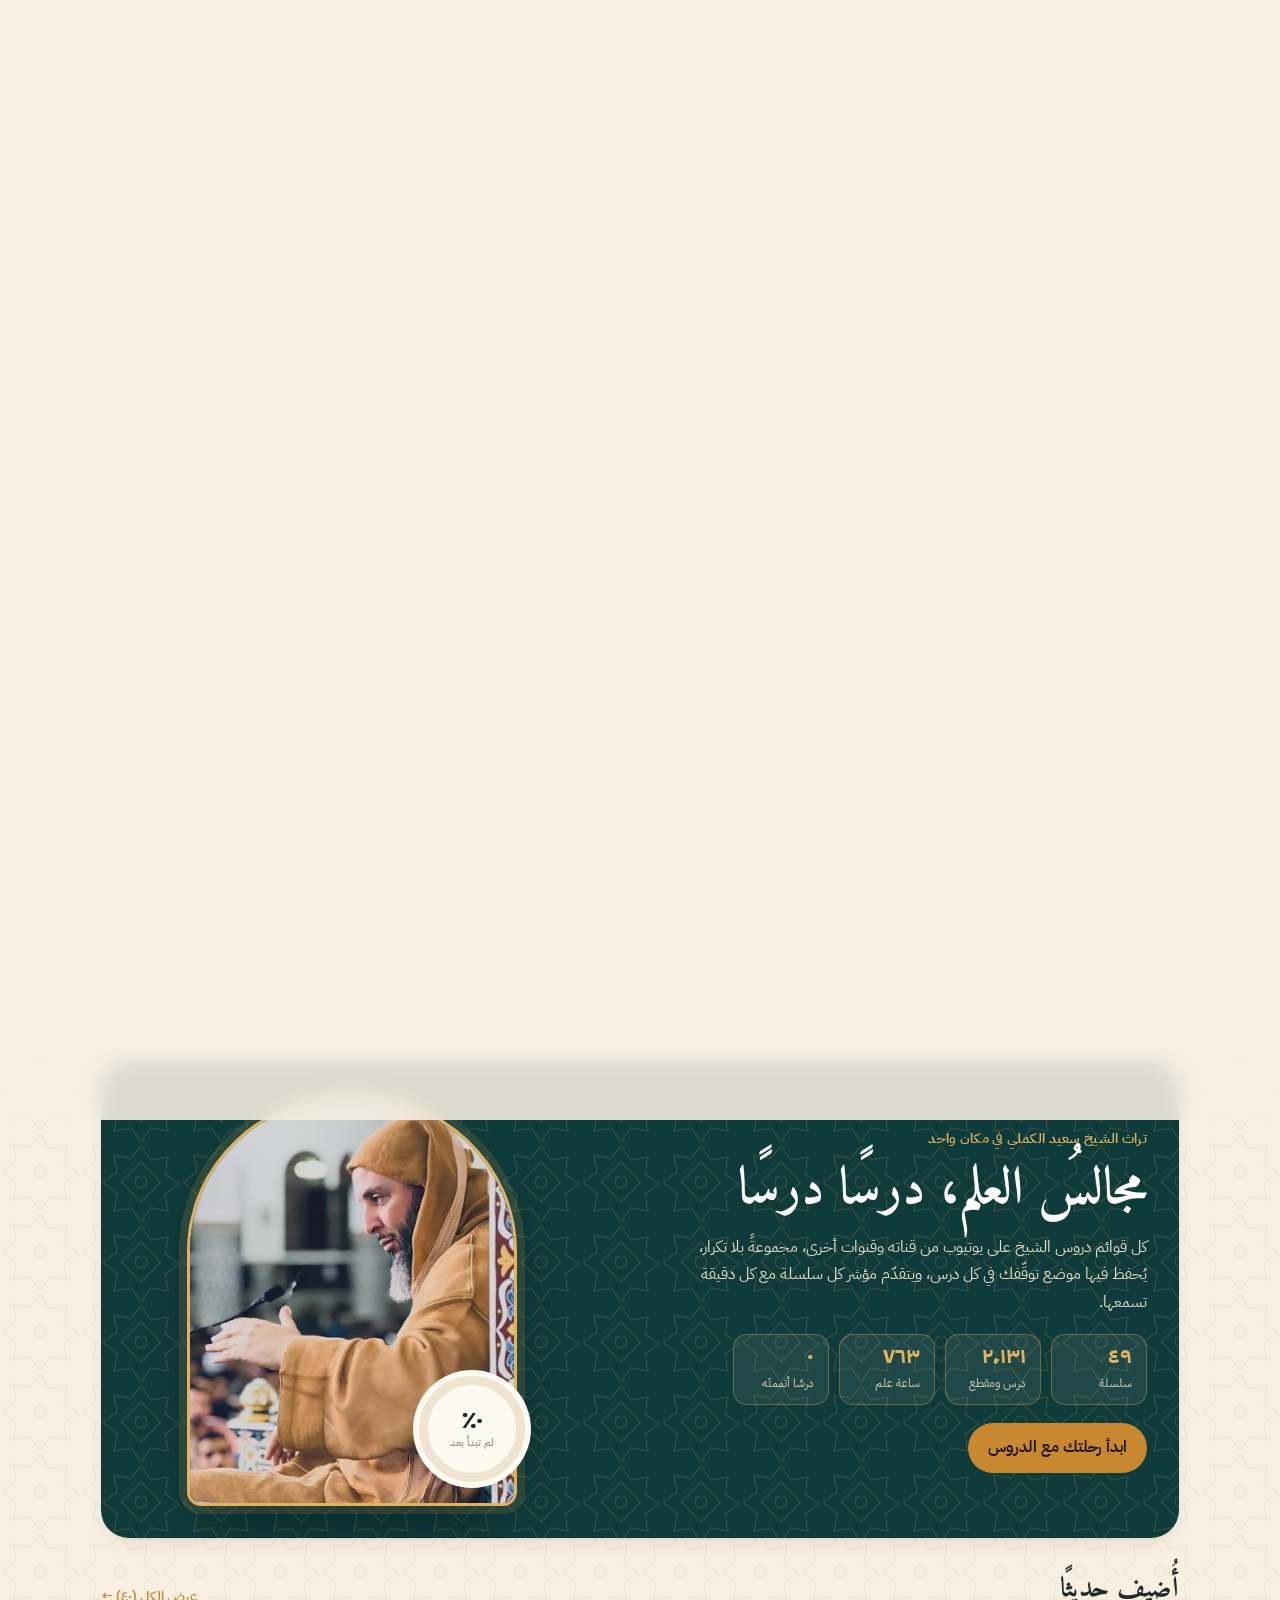
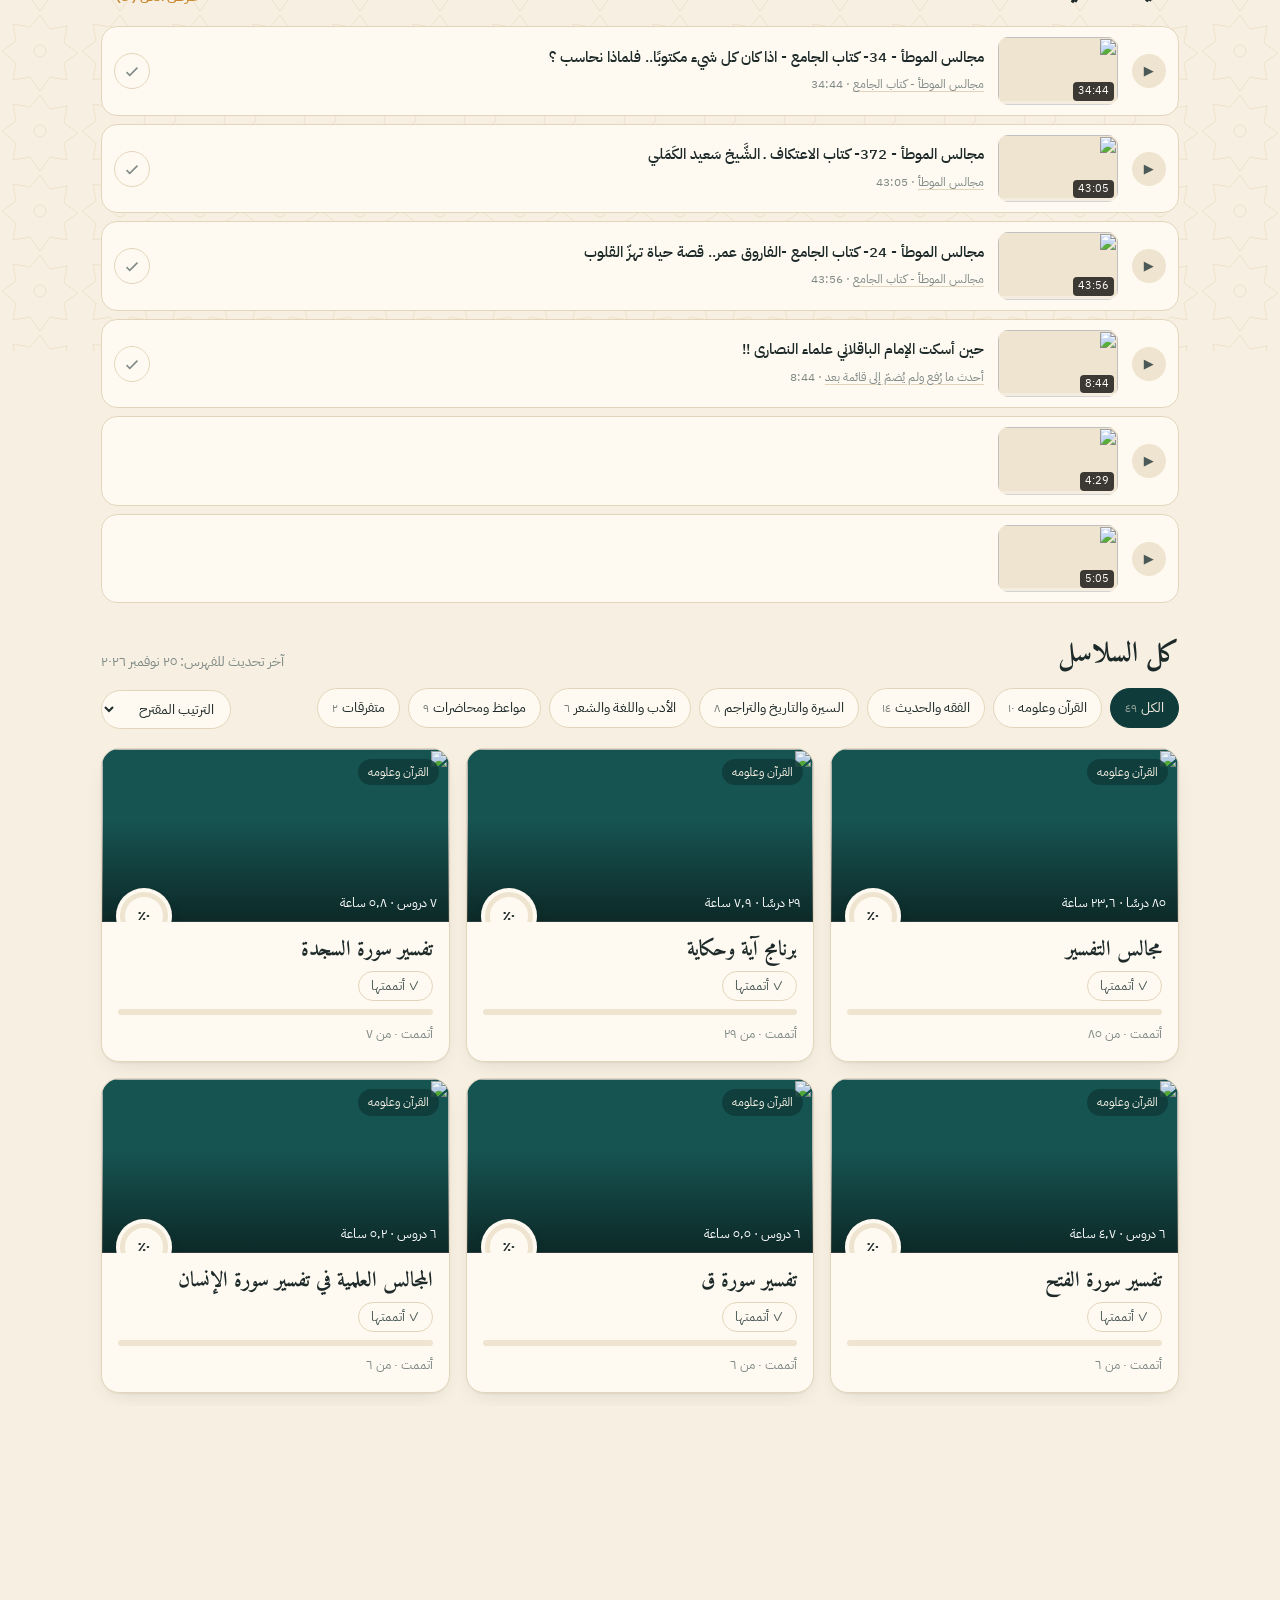
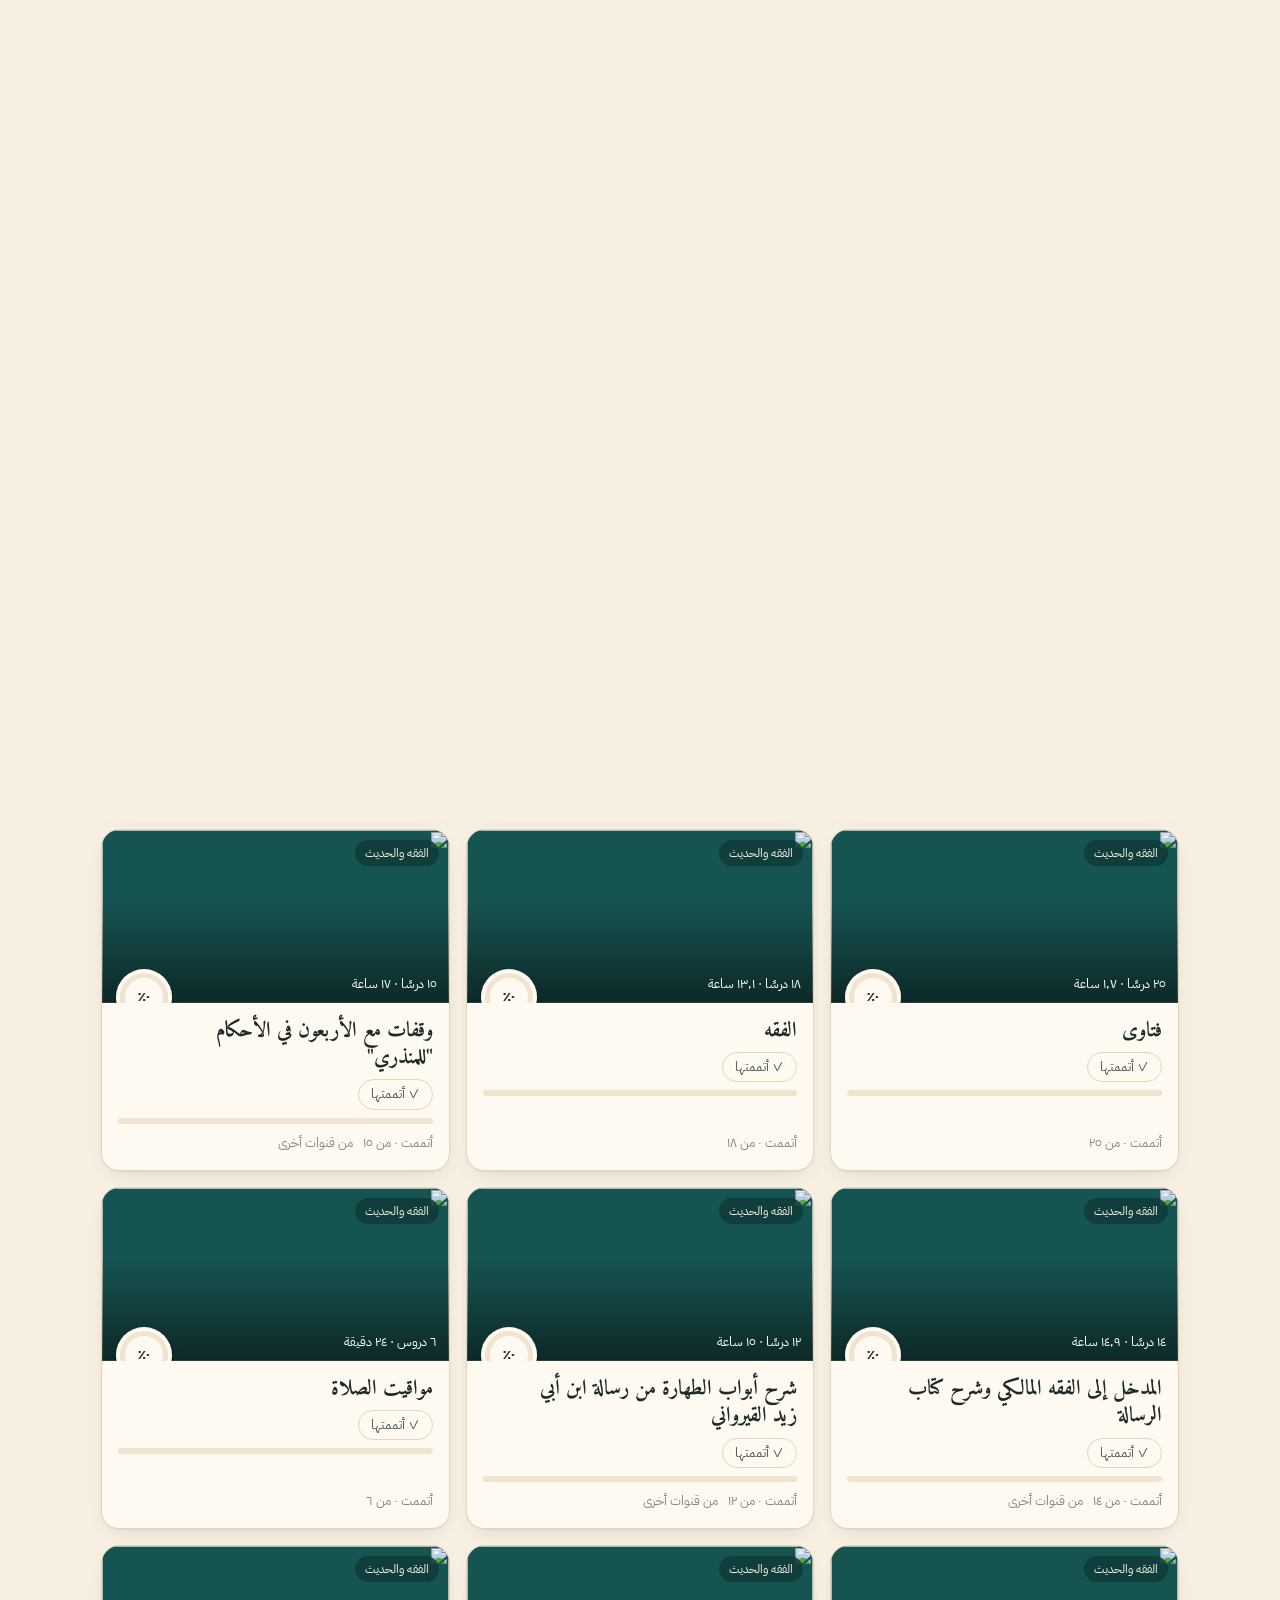
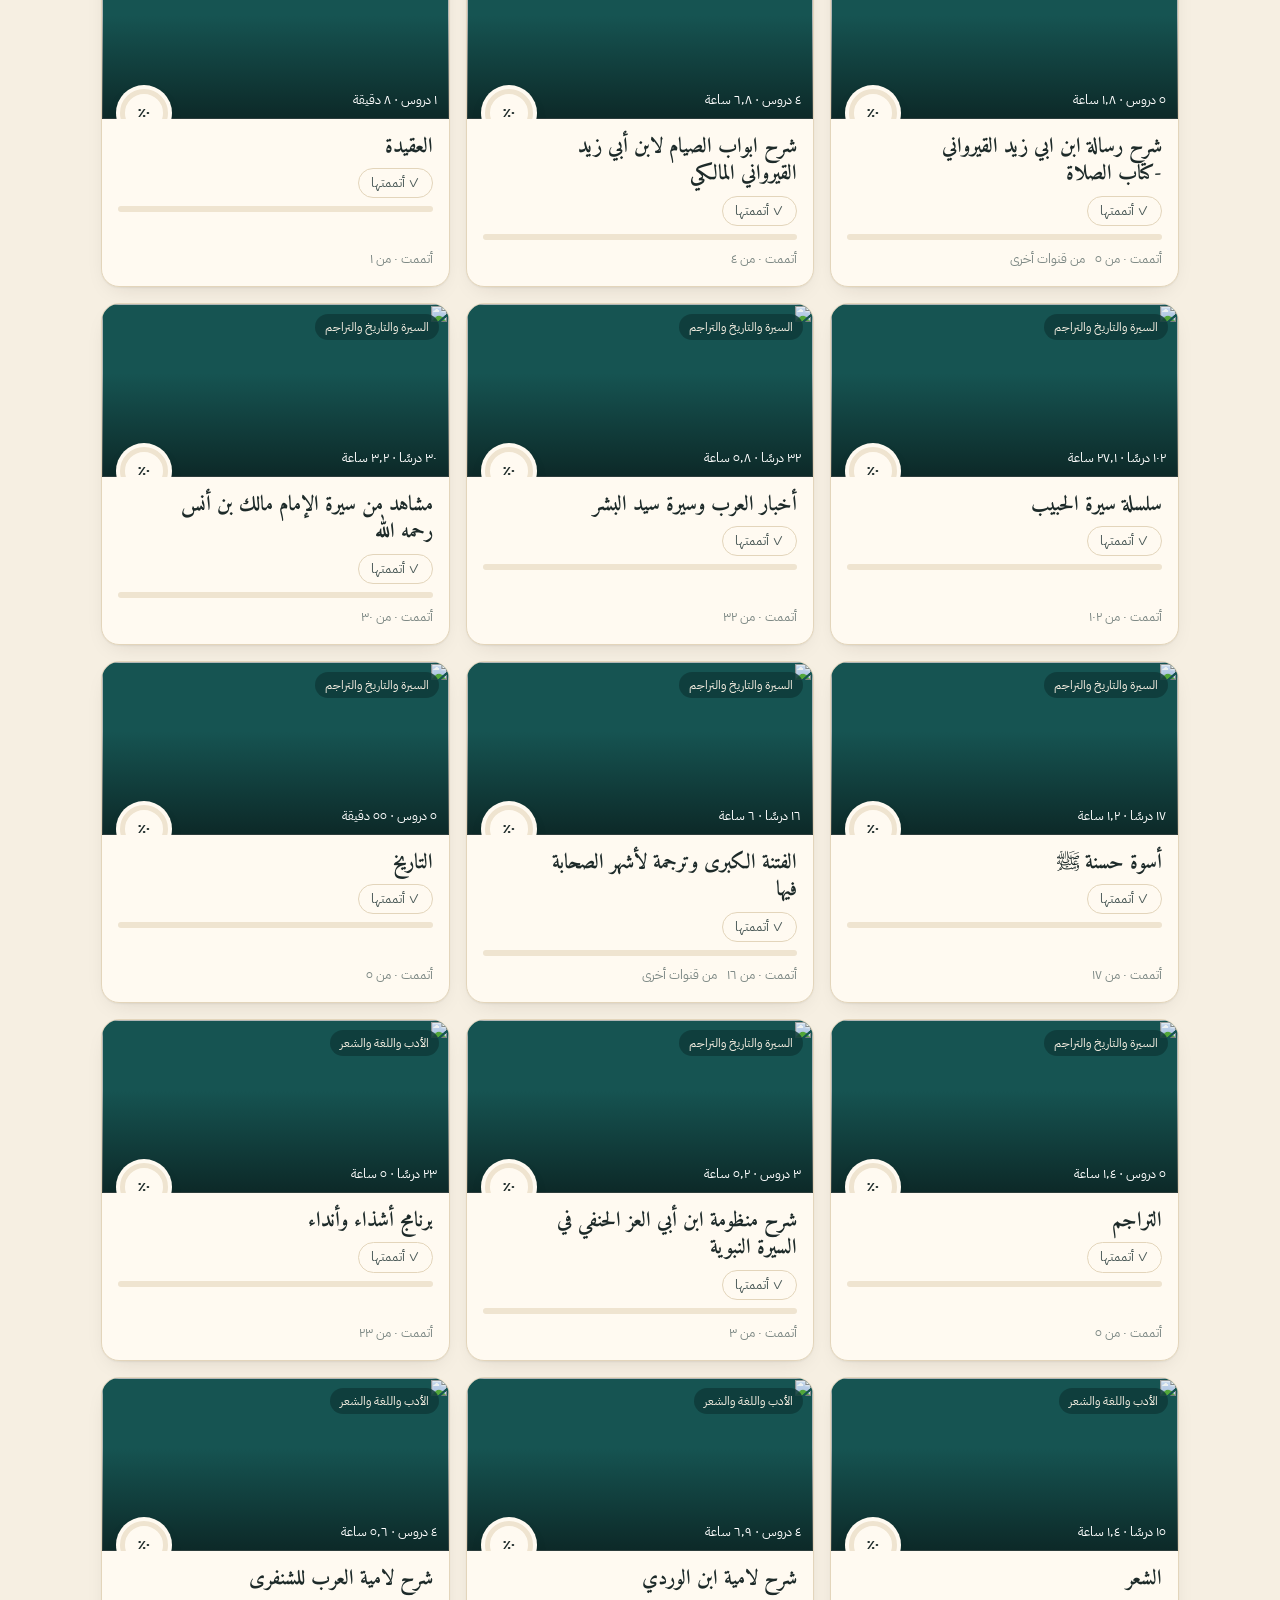
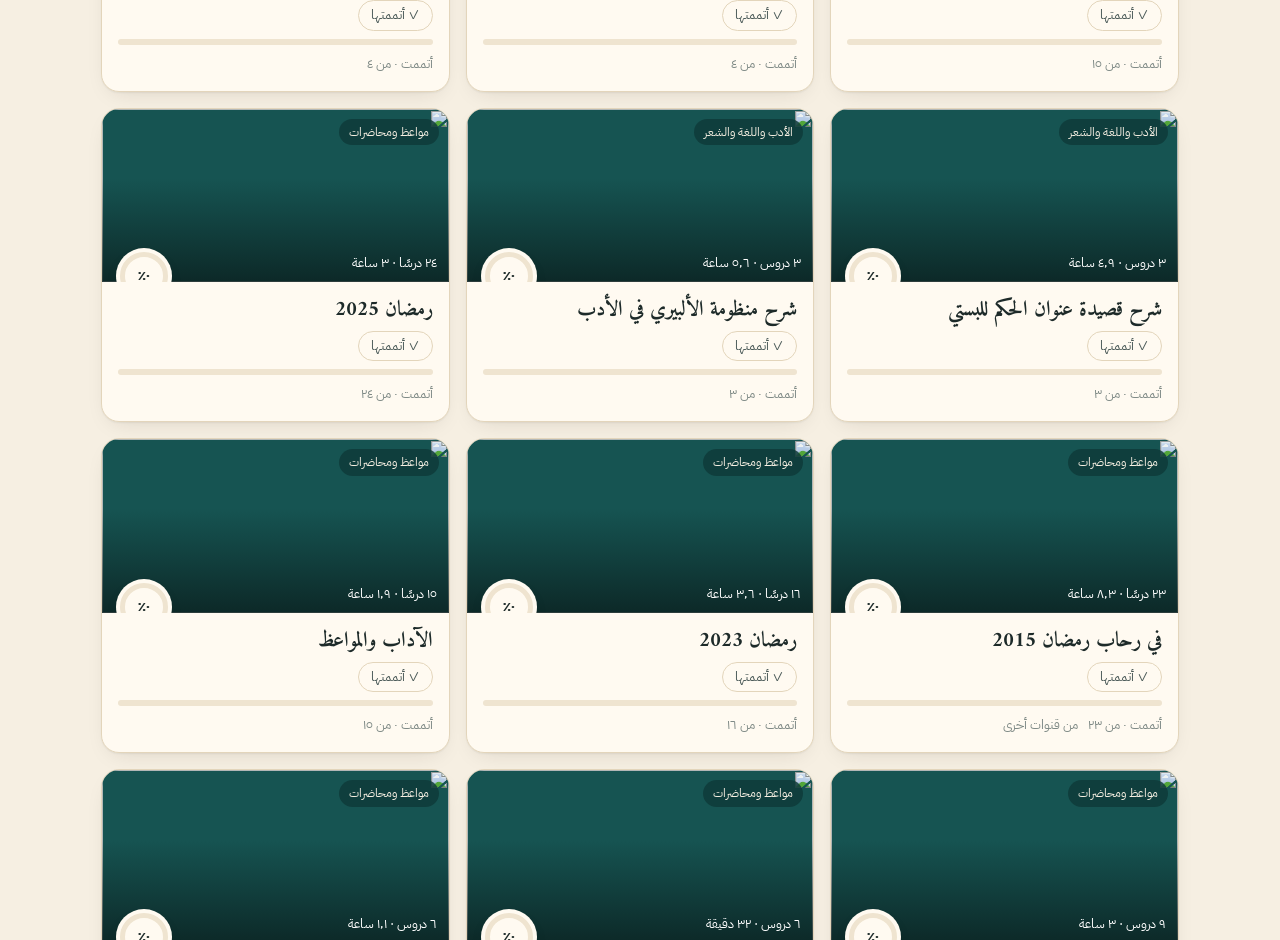
==== index.html @ 1c175250 "قسم «أُضيف حديثًا» دائم: زر في الأعلى وصفحة خاصة، مع بقاء كل درس في سلسلته Co-Authored-By: Claude Op" ====
<!doctype html>
<html lang="ar" dir="rtl">
<head>
<meta charset="utf-8">
<meta name="viewport" content="width=device-width, initial-scale=1, viewport-fit=cover">
<title>مجالس الكملي</title>
<meta name="description" content="جميع سلاسل دروس الشيخ سعيد الكملي على يوتيوب في مكان واحد، بلا تكرار، مع متابعة تقدّمك في كل درس وكل سلسلة.">
<meta name="theme-color" content="#0f3b3a">
<link rel="icon" href="data:image/svg+xml,%3Csvg xmlns='http://www.w3.org/2000/svg' viewBox='0 0 100 100'%3E%3Cpath fill='%23c8882f' d='M50 2l13 18 22-3-3 22 18 11-18 13 3 22-22-3-13 18-13-18-22 3 3-22L0 50l18-11-3-22 22 3z'/%3E%3Ccircle cx='50' cy='50' r='16' fill='%230f3b3a'/%3E%3C/svg%3E">
<link rel="preconnect" href="https://fonts.googleapis.com">
<link rel="preconnect" href="https://fonts.gstatic.com" crossorigin>
<link href="https://fonts.googleapis.com/css2?family=Amiri:wght@400;700&family=IBM+Plex+Sans+Arabic:wght@300;400;500;600;700&display=swap" rel="stylesheet">
<link rel="stylesheet" href="style.css?v=9">
</head>
<body>
<svg width="0" height="0" style="position:absolute" aria-hidden="true">
  <defs>
    <pattern id="zellige" width="80" height="80" patternUnits="userSpaceOnUse">
      <g fill="none" stroke="currentColor" stroke-width="1.2">
        <path d="M40 4l10 14 17-3-3 17 14 10-14 10 3 17-17-3-10 14-10-14-17 3 3-17L2 40l14-10-3-17 17 3z"/>
        <rect x="26" y="26" width="28" height="28" transform="rotate(45 40 40)"/>
        <rect x="26" y="26" width="28" height="28"/>
        <circle cx="40" cy="40" r="6"/>
      </g>
    </pattern>
  </defs>
</svg>

<header class="topbar">
  <a class="brand" href="#/" aria-label="الرئيسية">
    <span class="brand-star" aria-hidden="true"></span>
    <span><b>مجالس الكملي</b><small>متابعة دروس الشيخ سعيد الكملي</small></span>
  </a>
  <a class="nav-new" href="#/new" title="الدروس المضافة حديثًا"><span>أُضيف حديثًا</span><b id="newCount" hidden></b></a>
  <div class="search">
    <svg viewBox="0 0 24 24" aria-hidden="true"><path d="M10.5 3a7.5 7.5 0 015.9 12.1l4.7 4.7-1.4 1.4-4.7-4.7A7.5 7.5 0 1110.5 3zm0 2a5.5 5.5 0 100 11 5.5 5.5 0 000-11z"/></svg>
    <input id="q" type="search" placeholder="ابحث في السلاسل والدروس…" autocomplete="off">
  </div>
  <button class="profile-btn" id="profileBtn" title="ملفي" aria-label="ملفي الشخصي"><span class="avatar" id="avatar">؟</span><span class="pname" id="pname">أضف اسمك</span></button>
  <button class="icon-btn" id="themeBtn" title="الوضع الليلي" aria-label="تبديل الوضع الليلي">
    <svg viewBox="0 0 24 24"><path d="M12 3a9 9 0 109 9 7 7 0 01-9-9z"/></svg>
  </button>
  <button class="icon-btn" id="menuBtn" title="حفظ التقدّم ونقله" aria-label="حفظ التقدّم ونقله">
    <svg viewBox="0 0 24 24"><path d="M12 3l4 4h-3v7h-2V7H8zm-7 13h2v3h10v-3h2v5H5z"/></svg>
  </button>
</header>

<main id="app" tabindex="-1"></main>

<div id="playerDock" class="player-dock" hidden>
  <div class="player-head">
    <div class="player-meta">
      <small id="pSeries"></small>
      <b id="pTitle"></b>
    </div>
    <div class="player-actions">
      <button class="chip" id="pPrev" title="الدرس السابق">السابق</button>
      <button class="chip" id="pDone" title="تعليم الدرس كمكتمل">أتممته ✓</button>
      <button class="chip" id="pNext" title="الدرس التالي">التالي</button>
      <button class="icon-btn" id="pMin" title="تصغير" aria-label="تصغير المشغل"><svg viewBox="0 0 24 24"><path d="M5 11h14v2H5z"/></svg></button>
      <button class="icon-btn" id="pClose" title="إغلاق" aria-label="إغلاق المشغل"><svg viewBox="0 0 24 24"><path d="M6.4 5L5 6.4 10.6 12 5 17.6 6.4 19l5.6-5.6 5.6 5.6 1.4-1.4-5.6-5.6L19 6.4 17.6 5 12 10.6z"/></svg></button>
    </div>
  </div>
  <div class="player-frame"><div id="ytPlayer"></div></div>
  <div class="player-bar"><i id="pBar"></i></div>
</div>

<dialog id="dataDlg">
  <form method="dialog">
    <h3>حفظ تقدّمك ونقله</h3>
    <p>يُحفظ تقدّمك تلقائيًا في هذا المتصفّح. لنقله إلى جهاز آخر أو الاحتفاظ بنسخة منه، صدّره ثم استورده هناك.</p>
    <div class="dlg-actions">
      <button type="button" class="btn" id="exportBtn">تصدير ملف التقدّم</button>
      <label class="btn ghost">استيراد ملف<input type="file" id="importFile" accept="application/json" hidden></label>
    </div>
    <details>
      <summary>خيارات أخرى</summary>
      <button type="button" class="btn danger" id="resetBtn">مسح كل التقدّم</button>
    </details>
    <p class="muted" id="updatedAt"></p>
    <button class="btn ghost close">إغلاق</button>
  </form>
</dialog>

<dialog id="nameDlg">
  <form method="dialog" id="nameForm">
    <h3>ملفّك الشخصي</h3>
    <p>ادخل بحساب Google ليُحفظ تقدّمك واسمك ويتزامنا بين الجوال والكمبيوتر، أو اكتب اسمك فقط ليُحفظ في هذا الجهاز.</p>
    <div id="cloudBox" class="cloud-box"></div>
    <label for="nameInput" class="muted" style="font-size:14px">الاسم الظاهر</label>
    <input id="nameInput" maxlength="40" placeholder="اسمك" autocomplete="nickname">
    <div class="dlg-actions">
      <button class="btn" value="save">حفظ</button>
      <button class="btn ghost" value="cancel" formnovalidate>إلغاء</button>
    </div>
  </form>
</dialog>

<div id="toast" role="status" aria-live="polite"></div>

<script src="firebase-config.js?v=9"></script>
<script src="app.js?v=9"></script>
</body>
</html>
---- style.css ----
:root{
  --paper:#f6efe2; --paper-2:#efe4d0; --card:#fffaf1; --ink:#1d2a29; --ink-2:#4b5a58; --muted:#7f8a86;
  --teal:#0f3b3a; --teal-2:#165452; --gold:#c8882f; --gold-2:#e2b263; --clay:#9e3b2a; --line:#e3d5bb;
  --ok:#2f7d5b; --shadow:0 1px 2px rgba(40,30,10,.06),0 8px 24px -12px rgba(40,30,10,.18);
  --radius:18px; --pat:rgba(15,59,58,.07);
  color-scheme:light;
}
@media (prefers-color-scheme:dark){
  :root:not([data-theme="light"]){
    --paper:#0e1716; --paper-2:#13201f; --card:#162524; --ink:#efe6d4; --ink-2:#c4bba9; --muted:#8e958f;
    --teal:#0a2a29; --teal-2:#1f5f5c; --gold:#d9a04a; --gold-2:#f0c77d; --clay:#d06a52; --line:#26403e;
    --ok:#5fbf8f; --shadow:0 1px 2px rgba(0,0,0,.3),0 10px 28px -14px rgba(0,0,0,.6); --pat:rgba(217,160,74,.07);
    color-scheme:dark;
  }
}
:root[data-theme="dark"]{
  --paper:#0e1716; --paper-2:#13201f; --card:#162524; --ink:#efe6d4; --ink-2:#c4bba9; --muted:#8e958f;
  --teal:#0a2a29; --teal-2:#1f5f5c; --gold:#d9a04a; --gold-2:#f0c77d; --clay:#d06a52; --line:#26403e;
  --ok:#5fbf8f; --shadow:0 1px 2px rgba(0,0,0,.3),0 10px 28px -14px rgba(0,0,0,.6); --pat:rgba(217,160,74,.07);
  color-scheme:dark;
}
*{box-sizing:border-box}
html{scroll-behavior:smooth}
body{margin:0;background:var(--paper);color:var(--ink);font:400 16px/1.7 "IBM Plex Sans Arabic",system-ui,sans-serif;
  -webkit-font-smoothing:antialiased;padding-bottom:env(safe-area-inset-bottom)}
body::before{content:"";position:fixed;inset:0;pointer-events:none;z-index:-1;color:var(--pat);
  background:url("data:image/svg+xml,%3Csvg xmlns='http://www.w3.org/2000/svg' width='80' height='80'%3E%3Cg fill='none' stroke='%23c8882f' stroke-opacity='.13' stroke-width='1'%3E%3Cpath d='M40 4l10 14 17-3-3 17 14 10-14 10 3 17-17-3-10 14-10-14-17 3 3-17L2 40l14-10-3-17 17 3z'/%3E%3Ccircle cx='40' cy='40' r='6'/%3E%3C/g%3E%3C/svg%3E")}
a{color:inherit}
button{font:inherit;color:inherit}
h1,h2,h3{font-family:Amiri,serif;line-height:1.3;margin:0}
.muted{color:var(--muted)}

/* top bar */
.topbar{position:sticky;top:0;z-index:30;display:flex;align-items:center;gap:12px;padding:10px max(16px,4vw);
  background:color-mix(in srgb,var(--paper) 88%,transparent);backdrop-filter:blur(10px);border-bottom:1px solid var(--line)}
.brand{display:flex;align-items:center;gap:10px;text-decoration:none;min-width:0}
.brand b{display:block;font:700 22px/1.1 Amiri,serif;color:var(--ink)}
.brand small{display:block;font-size:12px;color:var(--muted);white-space:nowrap}
.brand-star{width:34px;height:34px;flex:none;background:var(--gold);
  clip-path:polygon(50% 0,63% 20%,85% 15%,80% 37%,100% 50%,80% 63%,85% 85%,63% 80%,50% 100%,37% 80%,15% 85%,20% 63%,0 50%,20% 37%,15% 15%,37% 20%);
  position:relative}
.brand-star::after{content:"";position:absolute;inset:11px;border-radius:50%;background:var(--teal)}
.search{flex:1;max-width:520px;margin-inline-start:auto;position:relative}
.search svg{position:absolute;inset-inline-start:12px;top:50%;width:18px;height:18px;transform:translateY(-50%);fill:var(--muted)}
.search input{width:100%;padding:10px 40px 10px 14px;border-radius:999px;border:1px solid var(--line);background:var(--card);color:var(--ink);font:inherit;font-size:15px}
.search input:focus{outline:2px solid var(--gold);outline-offset:1px}
.icon-btn{width:40px;height:40px;flex:none;display:grid;place-items:center;border-radius:50%;border:1px solid var(--line);background:var(--card);cursor:pointer}
.icon-btn svg{width:20px;height:20px;fill:currentColor}
.icon-btn:hover{border-color:var(--gold)}

main{max-width:1180px;margin:0 auto;padding:20px max(16px,4vw) 140px}
main:focus{outline:none}

/* hero */
.hero{position:relative;display:grid;grid-template-columns:minmax(0,1.25fr) minmax(0,1fr);gap:28px;align-items:center;
  background:var(--teal);color:#f6efe2;border-radius:28px;padding:32px;overflow:hidden;box-shadow:var(--shadow)}
.hero::before{content:"";position:absolute;inset:0;opacity:.18;
  background:url("data:image/svg+xml,%3Csvg xmlns='http://www.w3.org/2000/svg' width='80' height='80'%3E%3Cg fill='none' stroke='%23e2b263' stroke-width='1.2'%3E%3Cpath d='M40 4l10 14 17-3-3 17 14 10-14 10 3 17-17-3-10 14-10-14-17 3 3-17L2 40l14-10-3-17 17 3z'/%3E%3Crect x='26' y='26' width='28' height='28' transform='rotate(45 40 40)'/%3E%3Ccircle cx='40' cy='40' r='6'/%3E%3C/g%3E%3C/svg%3E")}
.hero>*{position:relative}
.hero .eyebrow{color:var(--gold-2);font-weight:600;font-size:14px;letter-spacing:.02em}
.hero h1{font-size:clamp(32px,5vw,52px);margin:6px 0 10px;color:#fff}
.hero p{margin:0 0 18px;color:#e6dccb;max-width:46ch}
.hero-stats{display:flex;flex-wrap:wrap;gap:10px;margin-bottom:18px}
.stat{background:rgba(255,255,255,.07);border:1px solid rgba(226,178,99,.35);border-radius:14px;padding:8px 14px;min-width:96px}
.stat b{display:block;font:700 22px/1.2 "IBM Plex Sans Arabic";color:var(--gold-2)}
.stat small{color:#d7cdb9;font-size:12px}
.arch{justify-self:center;position:relative;width:min(330px,100%);aspect-ratio:4/5}
.arch-frame{position:absolute;inset:0;border-radius:50% 50% 14px 14px/38% 38% 14px 14px;overflow:hidden;
  border:3px solid var(--gold-2);box-shadow:0 0 0 8px rgba(226,178,99,.14),0 20px 50px -20px rgba(0,0,0,.6)}
.arch-frame img{width:100%;height:100%;object-fit:cover;object-position:60% 30%;display:block}
.ring-badge{position:absolute;inset-inline-start:-14px;bottom:18px;width:118px;height:118px;border-radius:50%;
  background:var(--card);color:var(--ink);display:grid;place-items:center;box-shadow:var(--shadow)}
.ring-badge svg{position:absolute;inset:6px;width:calc(100% - 12px);height:calc(100% - 12px);transform:rotate(-90deg)}
.ring-badge .val{text-align:center;line-height:1.1}
.ring-badge .val b{font-size:24px;display:block}
.ring-badge .val small{font-size:11px;color:var(--muted)}
.btn{display:inline-flex;align-items:center;gap:8px;border:0;border-radius:999px;padding:11px 20px;background:var(--gold);color:#1b1206;font-weight:600;cursor:pointer;text-decoration:none}
.btn:hover{filter:brightness(1.06)}
.btn.ghost{background:transparent;color:inherit;border:1px solid currentColor}
.btn.danger{background:var(--clay);color:#fff}
.continue{display:flex;gap:12px;align-items:center;background:rgba(255,255,255,.08);border:1px solid rgba(226,178,99,.3);border-radius:16px;padding:10px;cursor:pointer;text-align:start;width:100%;max-width:520px}
.continue img{width:112px;aspect-ratio:16/9;object-fit:cover;border-radius:10px;flex:none}
.continue small{color:var(--gold-2);display:block;font-size:12px}
.continue b{display:-webkit-box;-webkit-line-clamp:2;-webkit-box-orient:vertical;overflow:hidden;font-weight:500;font-size:14px;color:#fff}
.mini-bar{height:4px;background:rgba(255,255,255,.15);border-radius:4px;margin-top:6px;overflow:hidden}
.mini-bar i{display:block;height:100%;background:var(--gold-2);border-radius:4px}

/* sections */
.section-head{display:flex;align-items:end;justify-content:space-between;gap:12px;margin:34px 0 14px}
.section-head h2{font-size:28px}
.section-head .muted{font-size:14px}
.chips{display:flex;gap:8px;overflow-x:auto;padding-bottom:4px;scrollbar-width:none}
.chips::-webkit-scrollbar{display:none}
.chip{flex:none;border:1px solid var(--line);background:var(--card);border-radius:999px;padding:7px 14px;font-size:14px;cursor:pointer;white-space:nowrap}
.chip[aria-pressed="true"]{background:var(--teal);border-color:var(--teal);color:#f6efe2}
:root[data-theme="dark"] .chip[aria-pressed="true"]{background:var(--gold);color:#1b1206;border-color:var(--gold)}
@media (prefers-color-scheme:dark){:root:not([data-theme="light"]) .chip[aria-pressed="true"]{background:var(--gold);color:#1b1206;border-color:var(--gold)}}
.chip .n{opacity:.6;margin-inline-start:4px;font-size:12px}
.toolbar{display:flex;flex-wrap:wrap;gap:10px;align-items:center;justify-content:space-between;margin-bottom:16px}
.toolbar select{font:inherit;font-size:14px;padding:7px 12px;border-radius:999px;border:1px solid var(--line);background:var(--card);color:var(--ink)}

/* series grid */
.grid{display:grid;grid-template-columns:repeat(auto-fill,minmax(260px,1fr));gap:16px}
.card{position:relative;display:flex;flex-direction:column;background:var(--card);border:1px solid var(--line);border-radius:var(--radius);
  overflow:hidden;text-decoration:none;box-shadow:var(--shadow);transition:transform .2s,border-color .2s}
.card:hover{transform:translateY(-3px);border-color:var(--gold)}
.card-cover{position:relative;aspect-ratio:16/8;background:var(--teal-2);overflow:hidden}
.card-cover img{width:100%;height:100%;object-fit:cover;display:block;opacity:.92;transition:transform .4s}
.card:hover .card-cover img{transform:scale(1.04)}
.card-cover::after{content:"";position:absolute;inset:0;background:linear-gradient(to top,rgba(10,30,29,.8),transparent 60%)}
.card-cat{position:absolute;z-index:1;top:10px;inset-inline-start:10px;background:rgba(15,59,58,.85);color:#f6efe2;font-size:12px;padding:3px 10px;border-radius:999px}
.card-count{position:absolute;z-index:1;bottom:8px;inset-inline-start:12px;color:#fff;font-size:13px}
.card-ring{position:absolute;z-index:1;bottom:-22px;inset-inline-end:14px;width:56px;height:56px;border-radius:50%;background:var(--card);display:grid;place-items:center;box-shadow:var(--shadow)}
.card-ring svg{position:absolute;inset:4px;width:48px;height:48px;transform:rotate(-90deg)}
.card-ring b{font-size:13px}
.card-body{padding:14px 16px 16px;display:flex;flex-direction:column;gap:8px;flex:1}
.card-body h3{font-size:21px;padding-inline-end:56px}
.card-meta{display:flex;gap:10px;flex-wrap:wrap;font-size:13px;color:var(--muted);margin-top:auto}
.badge-new{background:var(--clay);color:#fff;border-radius:999px;padding:0 8px;font-size:12px}
.badge-done{background:var(--ok);color:#fff;border-radius:999px;padding:0 8px;font-size:12px}
.prog{height:6px;border-radius:6px;background:var(--paper-2);overflow:hidden}
.prog i{display:block;height:100%;background:linear-gradient(90deg,var(--gold),var(--gold-2));border-radius:6px}
.ring-track{stroke:var(--paper-2)}
.ring-fill{stroke:var(--gold);transition:stroke-dashoffset .6s}

/* series page */
.crumbs{font-size:14px;color:var(--muted);margin-bottom:10px}
.crumbs a{text-decoration:none;color:var(--gold)}
.s-head{display:grid;grid-template-columns:1fr auto;gap:20px;align-items:center;background:var(--card);border:1px solid var(--line);border-radius:24px;padding:22px;box-shadow:var(--shadow)}
.s-head h1{font-size:clamp(28px,4vw,40px)}
.s-head .meta{display:flex;flex-wrap:wrap;gap:8px 16px;color:var(--ink-2);font-size:14px;margin:8px 0 14px}
.big-ring{position:relative;width:132px;height:132px;display:grid;place-items:center}
.big-ring svg{position:absolute;inset:0;transform:rotate(-90deg)}
.big-ring .val{text-align:center;line-height:1.1}
.big-ring .val b{font-size:30px;display:block}
.big-ring .val small{color:var(--muted);font-size:12px}
.segbar{display:flex;gap:2px;height:10px;margin-top:6px}
.segbar i{flex:1;border-radius:3px;background:var(--paper-2);position:relative;overflow:hidden}
.segbar i>s{position:absolute;inset:0;inset-inline-end:auto;background:var(--gold);text-decoration:none}
.lessons{list-style:none;margin:18px 0 0;padding:0;display:flex;flex-direction:column;gap:8px}
.lesson{display:grid;grid-template-columns:auto 120px 1fr auto;gap:14px;align-items:center;background:var(--card);border:1px solid var(--line);border-radius:16px;padding:10px 12px;cursor:pointer;transition:border-color .2s}
.lesson:hover,.lesson.playing{border-color:var(--gold)}
.lesson.playing{box-shadow:0 0 0 2px color-mix(in srgb,var(--gold) 40%,transparent)}
.lesson .num{width:34px;height:34px;border-radius:50%;display:grid;place-items:center;font-size:13px;font-weight:600;background:var(--paper-2);color:var(--ink-2)}
.lesson.done .num{background:var(--ok);color:#fff}
.lesson .thumb{position:relative;aspect-ratio:16/9;border-radius:10px;overflow:hidden;background:var(--paper-2)}
.lesson .thumb img{width:100%;height:100%;object-fit:cover;display:block}
.lesson .thumb .dur{position:absolute;bottom:4px;inset-inline-end:4px;background:rgba(0,0,0,.75);color:#fff;font-size:11px;padding:0 5px;border-radius:4px;direction:ltr}
.lesson .thumb .p{position:absolute;left:0;right:0;bottom:0;height:4px;background:rgba(255,255,255,.3)}
.lesson .thumb .p i{display:block;height:100%;background:var(--clay)}
.lesson .t{min-width:0}
.lesson .t b{display:-webkit-box;-webkit-line-clamp:2;-webkit-box-orient:vertical;overflow:hidden;font-weight:500;font-size:15px}
.lesson .t small{color:var(--muted);font-size:12px}
.tick{width:36px;height:36px;border-radius:50%;border:1.5px solid var(--line);background:transparent;display:grid;place-items:center;cursor:pointer}
.tick svg{width:18px;height:18px;fill:var(--muted)}
.lesson.done .tick{background:var(--ok);border-color:var(--ok)}
.lesson.done .tick svg{fill:#fff}
.s-actions{display:flex;flex-wrap:wrap;gap:8px}
.s-actions .btn.ghost{color:var(--ink)}
.src{font-size:13px;color:var(--muted);margin-top:18px}
.src a{color:var(--gold)}

/* results */
.results{display:flex;flex-direction:column;gap:8px}
.empty{padding:40px;text-align:center;color:var(--muted)}

/* player dock */
.player-dock{position:fixed;z-index:40;inset-inline-end:16px;bottom:16px;width:min(560px,calc(100vw - 32px));background:var(--card);border:1px solid var(--gold);
  border-radius:18px;box-shadow:0 20px 60px -20px rgba(0,0,0,.5);overflow:hidden}
.player-head{display:flex;align-items:center;gap:8px;padding:8px 10px}
.player-meta{flex:1;min-width:0}
.player-meta small{display:block;color:var(--gold);font-size:12px;white-space:nowrap;overflow:hidden;text-overflow:ellipsis}
.player-meta b{display:block;font-weight:500;font-size:14px;white-space:nowrap;overflow:hidden;text-overflow:ellipsis}
.player-actions{display:flex;gap:6px;align-items:center}
.player-actions .chip{padding:5px 10px;font-size:13px}
.player-actions .icon-btn{width:32px;height:32px}
.player-frame{position:relative;aspect-ratio:16/9;background:#000}
.player-frame iframe,.player-frame>div{position:absolute;inset:0;width:100%;height:100%}
.player-bar{height:4px;background:var(--paper-2)}
.player-bar i{display:block;height:100%;width:0;background:var(--gold);transition:width .5s}
.player-dock.min .player-frame{display:none}
.player-dock.min{width:min(420px,calc(100vw - 32px))}

dialog{border:1px solid var(--line);border-radius:20px;background:var(--card);color:var(--ink);max-width:440px;width:calc(100vw - 32px);padding:24px}
dialog::backdrop{background:rgba(0,0,0,.45)}
dialog h3{font-size:26px;margin-bottom:6px}
.dlg-actions{display:flex;flex-wrap:wrap;gap:10px;margin:14px 0}
dialog details{margin:8px 0 12px;font-size:14px}
dialog details .btn{margin-top:10px}
dialog .btn.ghost{color:var(--ink)}
#toast{position:fixed;bottom:20px;left:50%;transform:translateX(-50%) translateY(calc(100% + 40px));visibility:hidden;background:var(--teal);color:#f6efe2;padding:10px 18px;border-radius:999px;z-index:60;transition:transform .3s;font-size:14px;max-width:90vw}
#toast.show{transform:translateX(-50%) translateY(0);visibility:visible}

@media (max-width:820px){
  .hero{grid-template-columns:1fr;padding:22px}
  .arch{width:min(240px,70%);order:-1}
  .ring-badge{width:96px;height:96px;inset-inline-start:-24px}
  .brand small{display:none}
  .hero-stats{display:grid;grid-template-columns:repeat(4,1fr);gap:6px}
  .stat{min-width:0;padding:6px 8px;text-align:center}
  .stat b{font-size:18px}
}
@media (max-width:600px){
  .topbar{flex-wrap:wrap}
  .search{order:3;flex-basis:100%;max-width:none}
  .brand b{font-size:20px}
  .lesson{grid-template-columns:auto 1fr auto;gap:10px}
  .lesson .thumb{display:none}
  .s-head{grid-template-columns:1fr;justify-items:start}
  .big-ring{width:110px;height:110px;order:-1}
  .player-dock{inset-inline:8px;bottom:8px;width:auto}
  .player-actions .chip#pPrev{display:none}
}
@media (prefers-reduced-motion:reduce){*{transition:none!important;scroll-behavior:auto!important}}

.card-done{align-self:flex-start;border:1px solid var(--line);background:transparent;color:var(--ink-2);border-radius:999px;padding:3px 12px;font-size:13px;cursor:pointer;position:relative;z-index:2}
.card-done:hover{border-color:var(--ok);color:var(--ok)}
.card-done.on{background:var(--ok);border-color:var(--ok);color:#fff}
.toast-act{margin-inline-start:12px;background:var(--gold);color:#1b1206;border:0;border-radius:999px;padding:2px 12px;font-weight:600;cursor:pointer}
#toast{display:flex;align-items:center}

.profile-btn{display:flex;align-items:center;gap:8px;height:40px;padding:0 6px 0 14px;border-radius:999px;border:1px solid var(--line);background:var(--card);cursor:pointer;flex:none;max-width:200px}
.profile-btn:hover{border-color:var(--gold)}
.profile-btn .avatar{width:30px;height:30px;flex:none;border-radius:50%;display:grid;place-items:center;background:var(--teal);color:var(--gold-2);font:700 16px/1 Amiri,serif}
.profile-btn .pname{font-size:14px;font-weight:500;white-space:nowrap;overflow:hidden;text-overflow:ellipsis}
.profile-btn.empty .pname{color:var(--muted)}
#nameInput{width:100%;font:inherit;padding:10px 14px;border-radius:12px;border:1px solid var(--line);background:var(--paper);color:var(--ink);margin-top:6px}
#nameInput:focus{outline:2px solid var(--gold)}
@media (max-width:600px){.profile-btn{padding:0 4px;max-width:none}.profile-btn .pname{display:none}}

.profile-btn .avatar img{width:100%;height:100%;border-radius:50%;object-fit:cover}
.profile-btn .avatar{overflow:hidden}
.cloud-box{display:flex;flex-direction:column;gap:8px;align-items:flex-start;margin:10px 0 14px}
.cloud-box:empty{display:none}
.gbtn{background:#fff;color:#1f1f1f;border:1px solid #dadce0}
.cloud-on{background:color-mix(in srgb,var(--ok) 12%,transparent);border:1px solid var(--ok);border-radius:12px;padding:8px 12px;font-size:14px}

/* أُضيف حديثًا */
.nav-new{display:inline-flex;align-items:center;gap:6px;flex:none;padding:8px 14px;border-radius:999px;text-decoration:none;font-weight:600;font-size:14px;
  color:var(--ink);background:var(--card);border:1px solid var(--gold);white-space:nowrap}
.nav-new:hover,.nav-new.on{background:var(--gold);color:#1b1206}
.nav-new b{background:var(--clay);color:#fff;border-radius:999px;min-width:20px;padding:0 6px;font-size:12px;line-height:20px;text-align:center}
.see-all{text-decoration:none;font-weight:600;color:var(--gold)!important}
.see-all:hover{text-decoration:underline}
.lesson .t small a.in-series{color:inherit;text-decoration:underline;text-decoration-color:var(--line);text-underline-offset:3px}
.lesson .t small a.in-series:hover{color:var(--gold)}
.new-note{margin:-6px 0 0;font-size:14px}
@media (max-width:600px){.nav-new{order:3;padding:9px 12px;font-size:13px}.topbar .search{order:4;flex:1 1 0;min-width:0}}
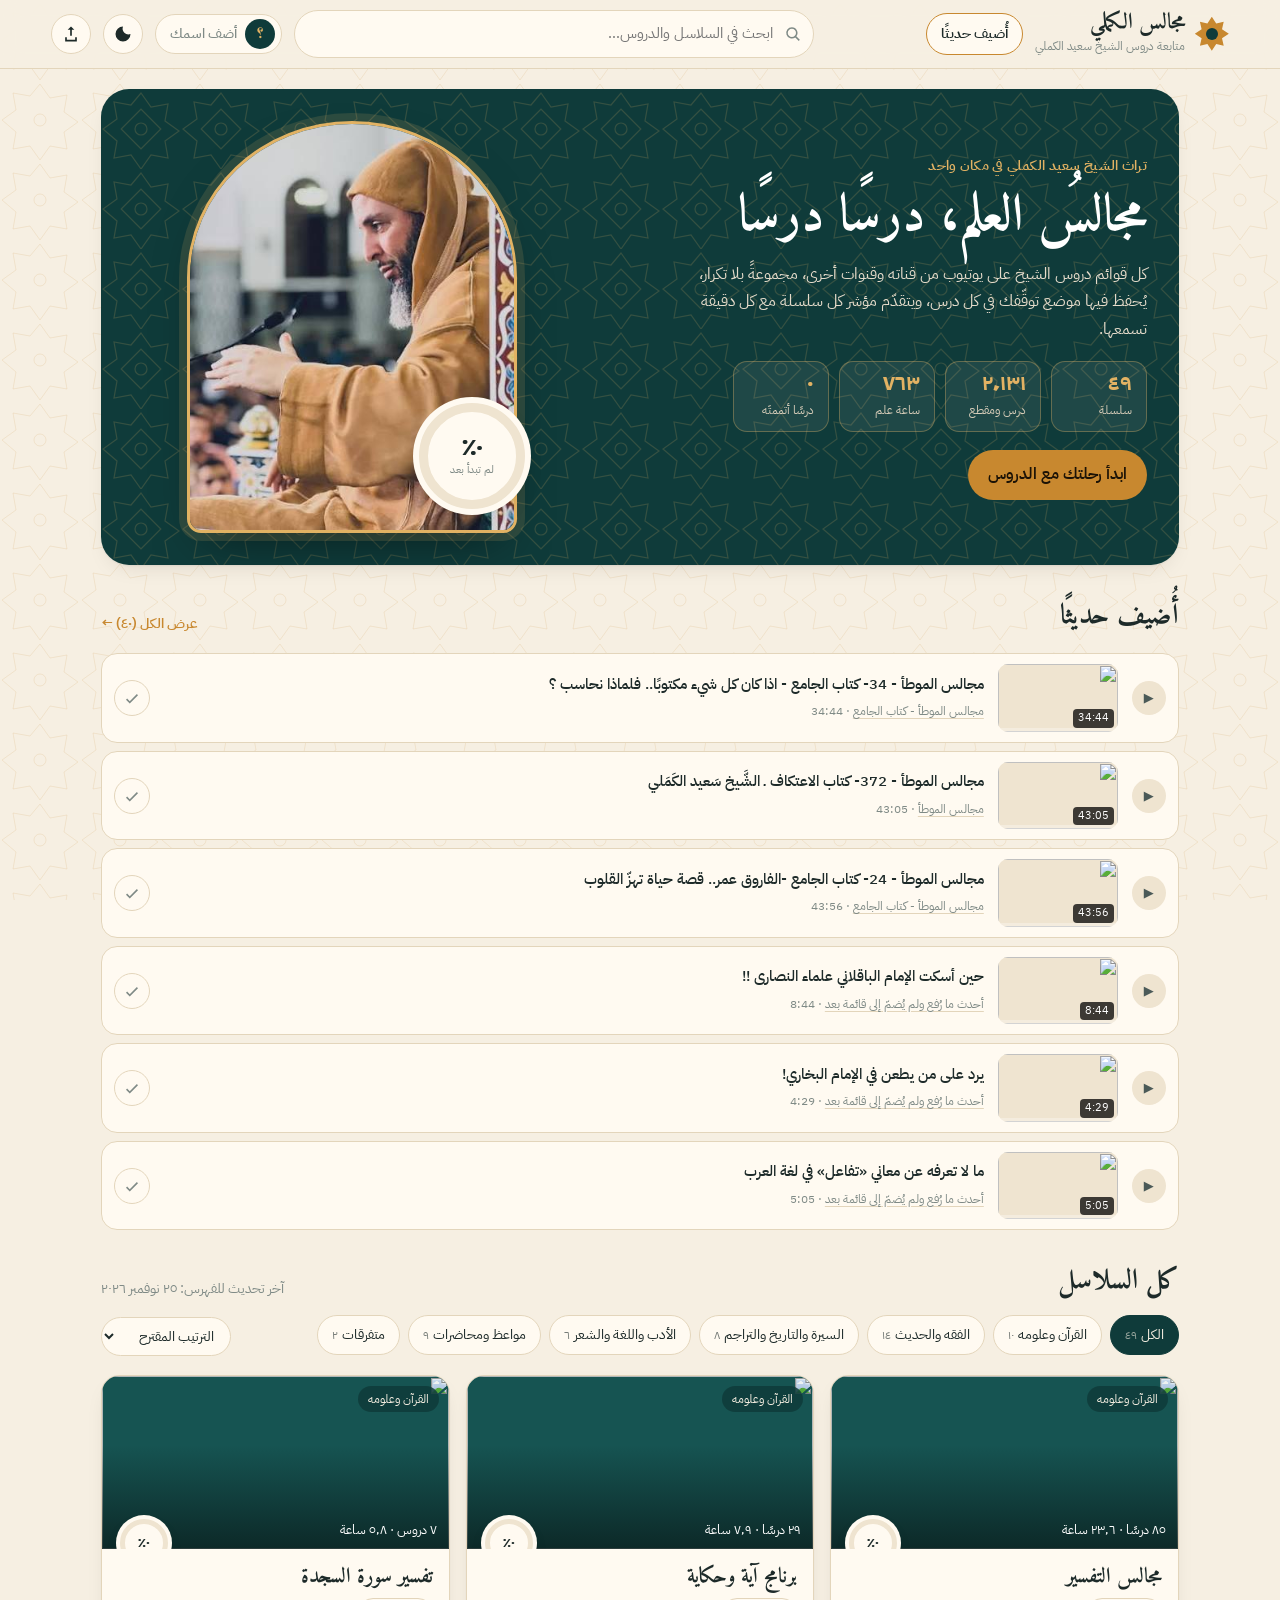
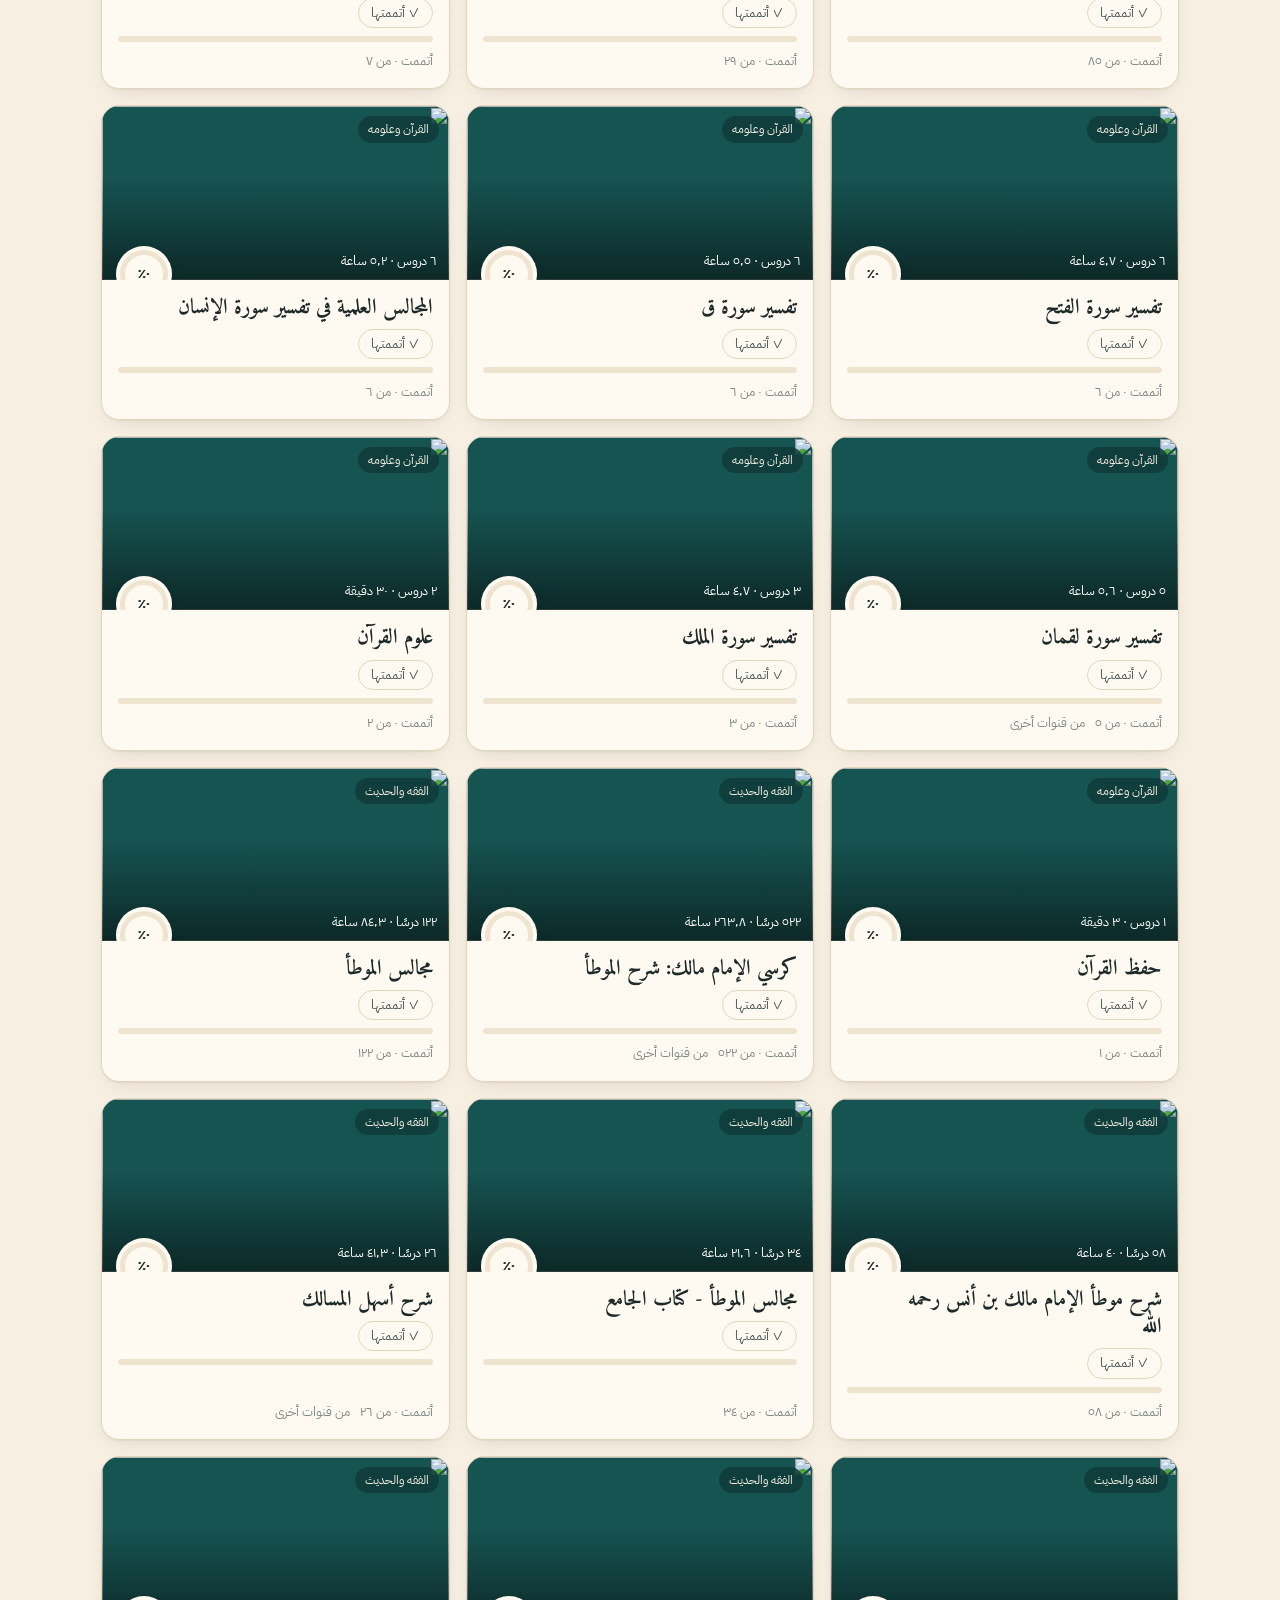
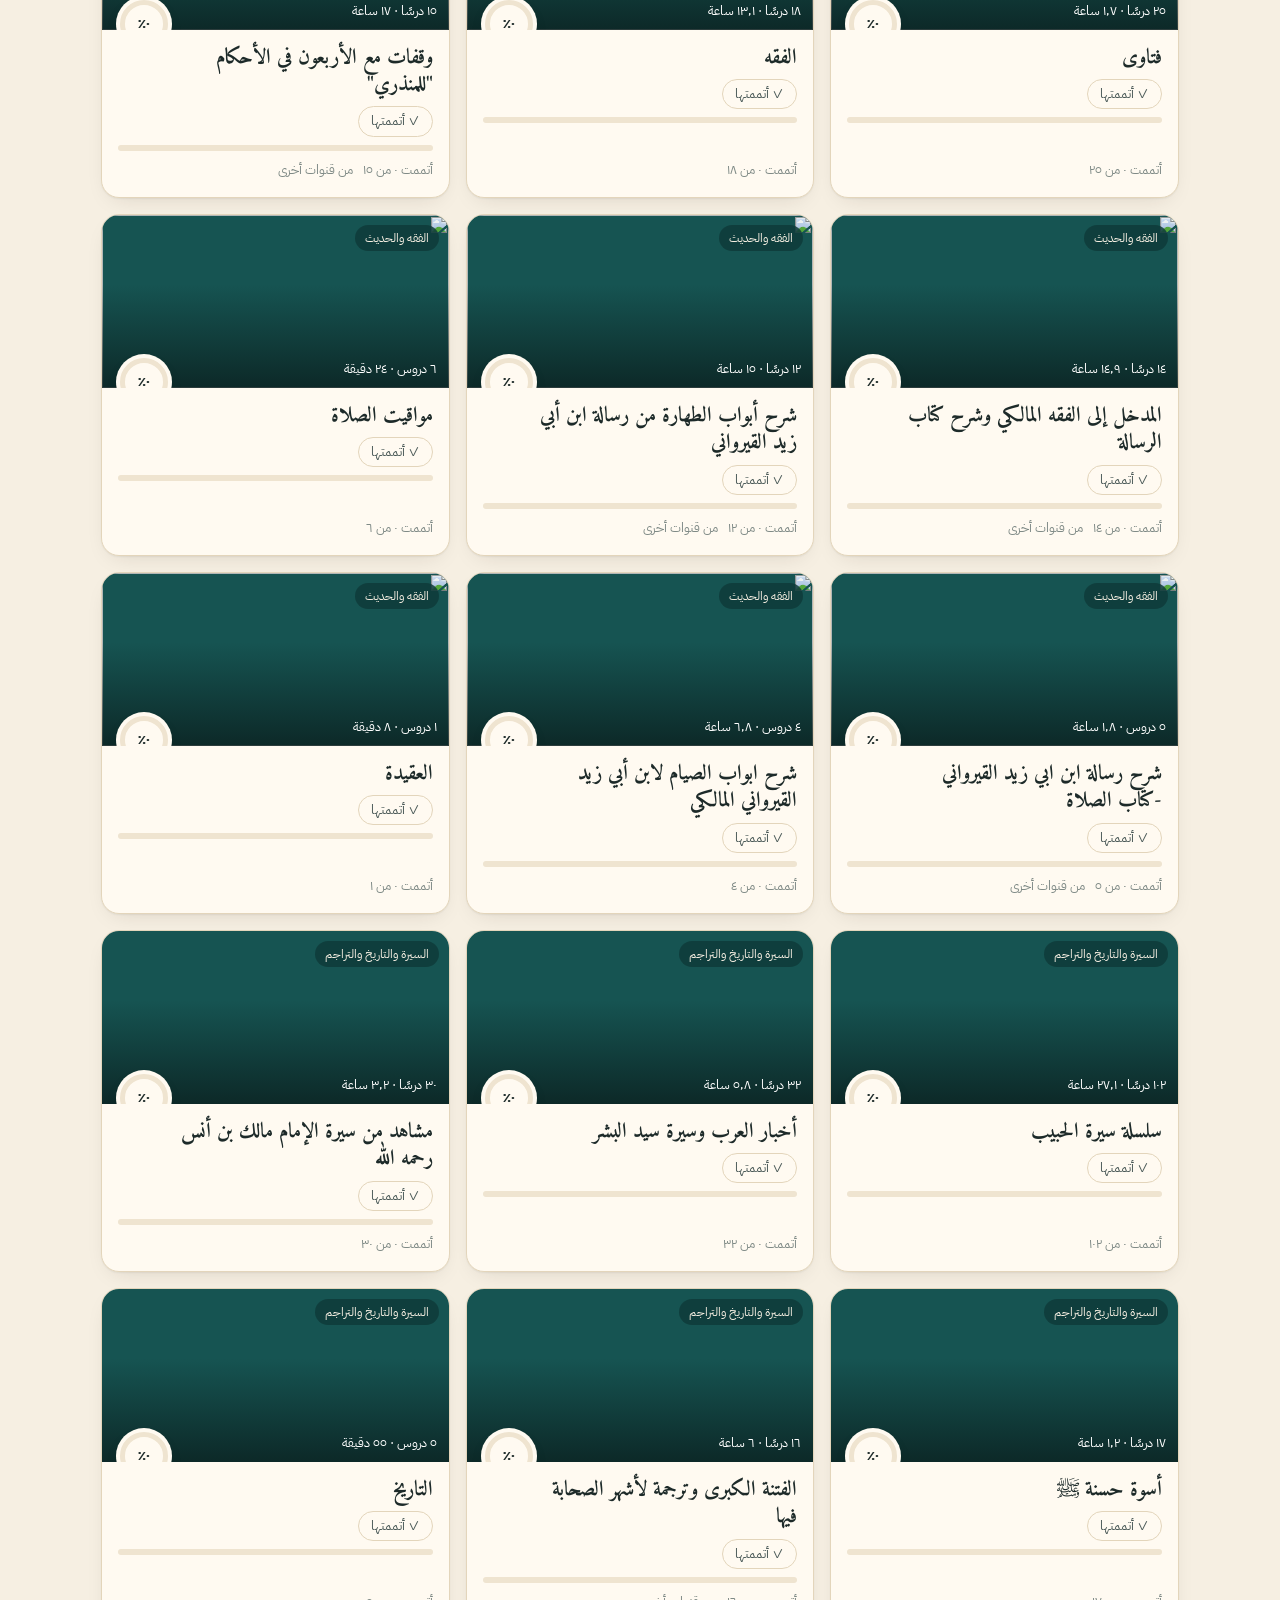
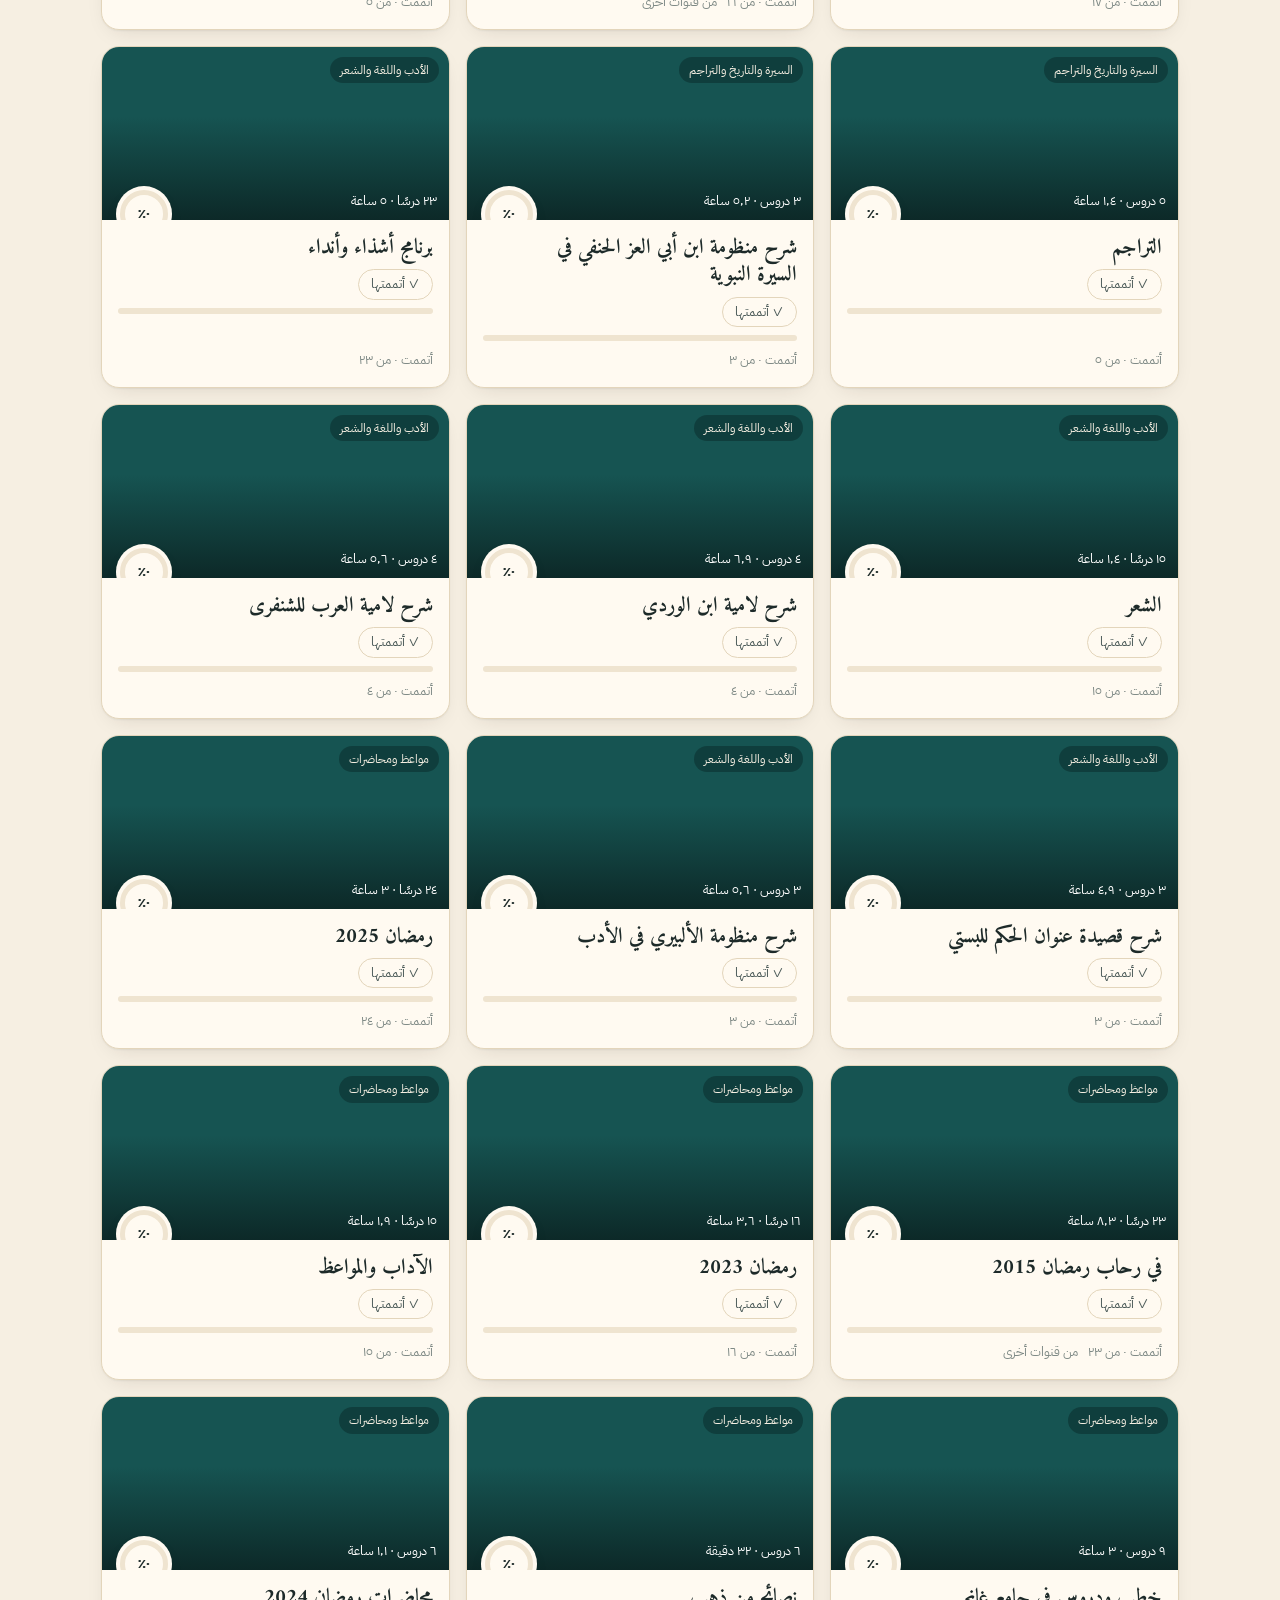
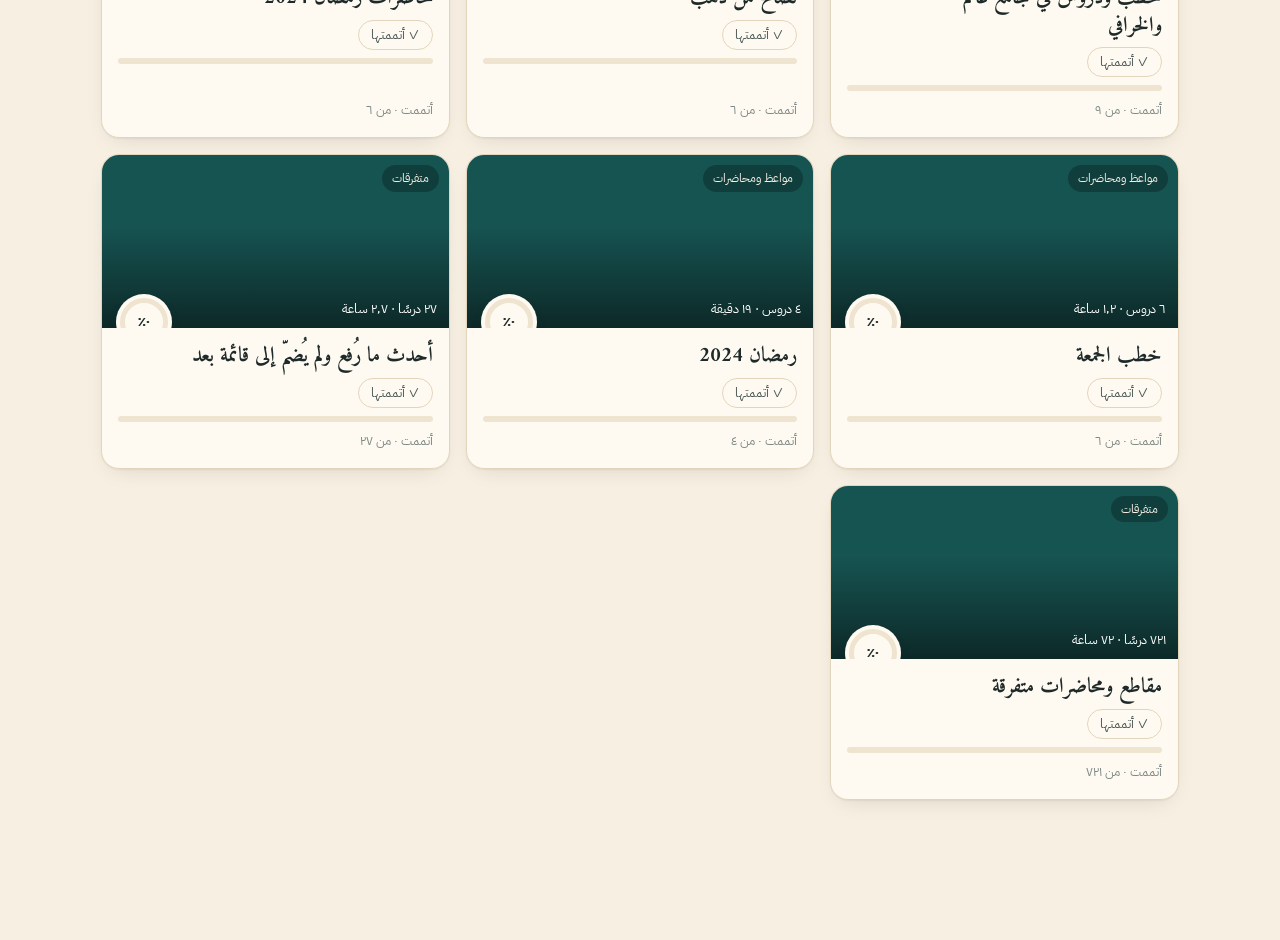
==== commit 6c903047: "تشغيل الدروس عبر youtube.com ليعمل اشتراك YouTube Premium بلا إعلانات Co-Authored-By: Claude Opus 5." ====
--- a/index.html
+++ b/index.html
@@ -10,7 +10,7 @@
 <link rel="preconnect" href="https://fonts.googleapis.com">
 <link rel="preconnect" href="https://fonts.gstatic.com" crossorigin>
 <link href="https://fonts.googleapis.com/css2?family=Amiri:wght@400;700&family=IBM+Plex+Sans+Arabic:wght@300;400;500;600;700&display=swap" rel="stylesheet">
-<link rel="stylesheet" href="style.css?v=9">
+<link rel="stylesheet" href="style.css?v=10">
 </head>
 <body>
 <svg width="0" height="0" style="position:absolute" aria-hidden="true">
@@ -98,7 +98,7 @@
 
 <div id="toast" role="status" aria-live="polite"></div>
 
-<script src="firebase-config.js?v=9"></script>
-<script src="app.js?v=9"></script>
+<script src="firebase-config.js?v=10"></script>
+<script src="app.js?v=10"></script>
 </body>
 </html>
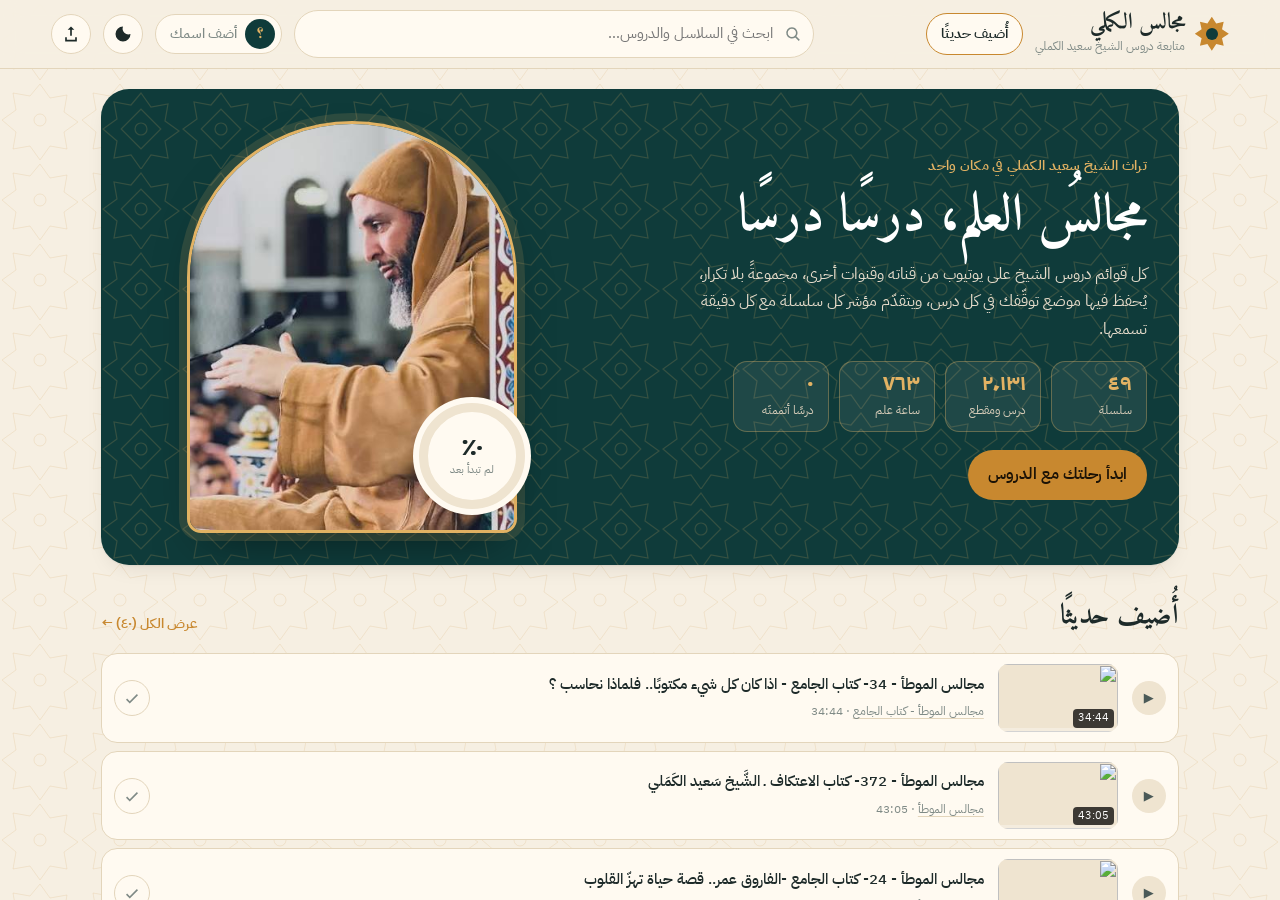
==== commit da94298d: "استئناف الدرس من نفس الدقيقة: حفظ الموضع عند الإيقاف والإغلاق، ورفعه للسحابة أثناء التشغيل، وبطاقة «" ====
--- a/index.html
+++ b/index.html
@@ -10,7 +10,7 @@
 <link rel="preconnect" href="https://fonts.googleapis.com">
 <link rel="preconnect" href="https://fonts.gstatic.com" crossorigin>
 <link href="https://fonts.googleapis.com/css2?family=Amiri:wght@400;700&family=IBM+Plex+Sans+Arabic:wght@300;400;500;600;700&display=swap" rel="stylesheet">
-<link rel="stylesheet" href="style.css?v=10">
+<link rel="stylesheet" href="style.css?v=11">
 </head>
 <body>
 <svg width="0" height="0" style="position:absolute" aria-hidden="true">
@@ -98,7 +98,7 @@
 
 <div id="toast" role="status" aria-live="polite"></div>
 
-<script src="firebase-config.js?v=10"></script>
-<script src="app.js?v=10"></script>
+<script src="firebase-config.js?v=11"></script>
+<script src="app.js?v=11"></script>
 </body>
 </html>
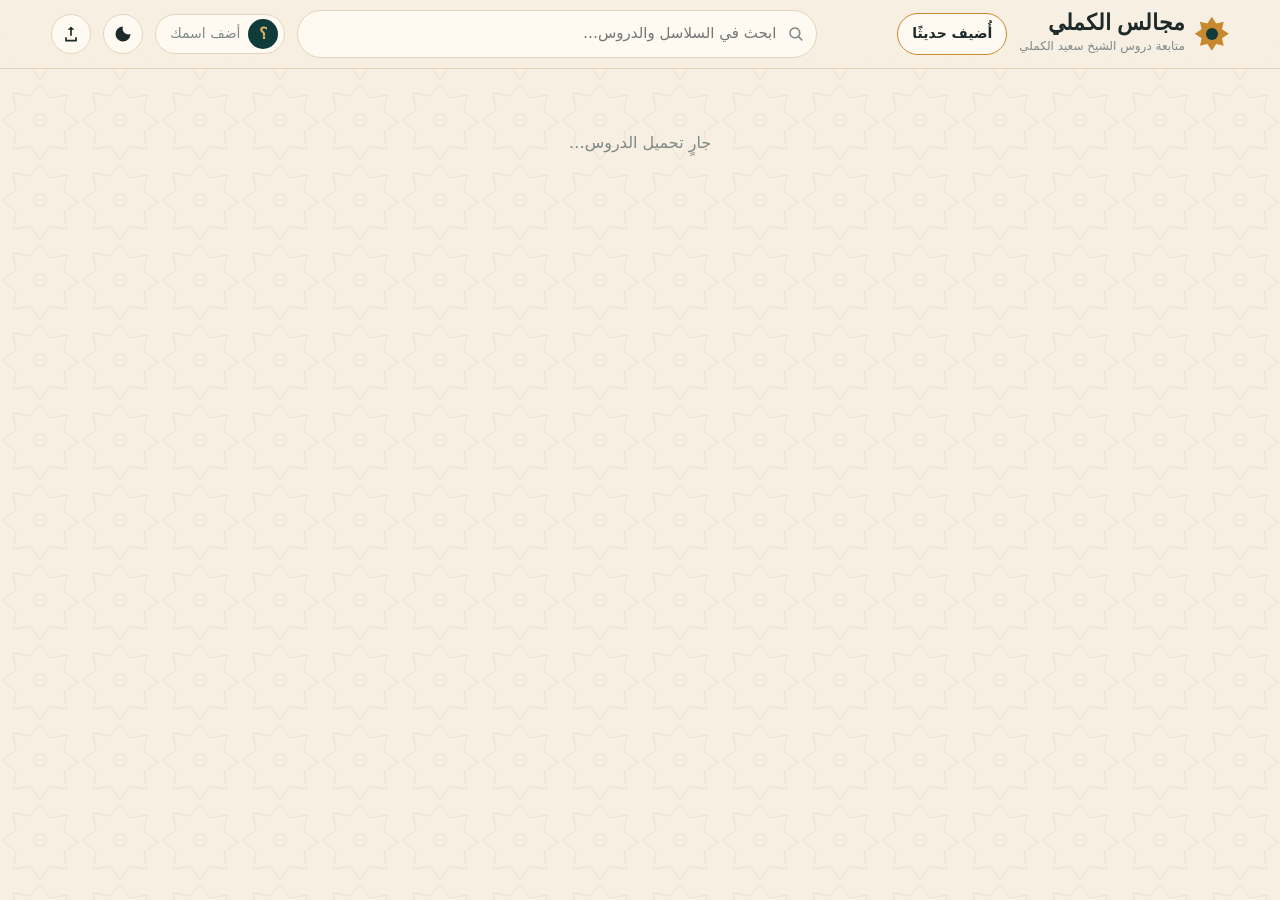
==== commit 9724636b: "زر «افتح في يوتيوب» تحت المشغّل يفتح الدرس من نفس الدقيقة Co-Authored-By: Claude Opus 5.5 <noreply@a" ====
--- a/index.html
+++ b/index.html
@@ -10,7 +10,7 @@
 <link rel="preconnect" href="https://fonts.googleapis.com">
 <link rel="preconnect" href="https://fonts.gstatic.com" crossorigin>
 <link href="https://fonts.googleapis.com/css2?family=Amiri:wght@400;700&family=IBM+Plex+Sans+Arabic:wght@300;400;500;600;700&display=swap" rel="stylesheet">
-<link rel="stylesheet" href="style.css?v=11">
+<link rel="stylesheet" href="style.css?v=12">
 </head>
 <body>
 <svg width="0" height="0" style="position:absolute" aria-hidden="true">
@@ -63,6 +63,7 @@
   </div>
   <div class="player-frame"><div id="ytPlayer"></div></div>
   <div class="player-bar"><i id="pBar"></i></div>
+  <div class="player-foot"><a class="yt-open" id="pYT" href="https://www.youtube.com/" target="_blank" rel="noopener" title="شاهد هذا الدرس في يوتيوب من نفس الدقيقة"><svg viewBox="0 0 24 24" aria-hidden="true"><path d="M21.6 7.2a2.5 2.5 0 0 0-1.8-1.8C18.2 5 12 5 12 5s-6.2 0-7.8.4A2.5 2.5 0 0 0 2.4 7.2 26 26 0 0 0 2 12a26 26 0 0 0 .4 4.8 2.5 2.5 0 0 0 1.8 1.8c1.6.4 7.8.4 7.8.4s6.2 0 7.8-.4a2.5 2.5 0 0 0 1.8-1.8A26 26 0 0 0 22 12a26 26 0 0 0-.4-4.8zM10 15V9l5.2 3z"/></svg>افتح في يوتيوب</a></div>
 </div>
 
 <dialog id="dataDlg">
@@ -98,7 +99,7 @@
 
 <div id="toast" role="status" aria-live="polite"></div>
 
-<script src="firebase-config.js?v=11"></script>
-<script src="app.js?v=11"></script>
+<script src="firebase-config.js?v=12"></script>
+<script src="app.js?v=12"></script>
 </body>
 </html>
--- a/style.css
+++ b/style.css
@@ -171,6 +171,11 @@
 .player-meta{flex:1;min-width:0}
 .player-meta small{display:block;color:var(--gold);font-size:12px;white-space:nowrap;overflow:hidden;text-overflow:ellipsis}
 .player-meta b{display:block;font-weight:500;font-size:14px;white-space:nowrap;overflow:hidden;text-overflow:ellipsis}
+.player-foot{display:flex;justify-content:flex-end;padding:6px 10px 8px}
+.yt-open{display:inline-flex;align-items:center;gap:6px;font-size:12px;color:var(--muted,#999);text-decoration:none;opacity:.85}
+.yt-open:hover{opacity:1;text-decoration:underline}
+.yt-open svg{width:16px;height:16px;fill:currentColor}
+.player-dock.min .player-foot{display:none}
 .player-actions{display:flex;gap:6px;align-items:center}
 .player-actions .chip{padding:5px 10px;font-size:13px}
 .player-actions .icon-btn{width:32px;height:32px}
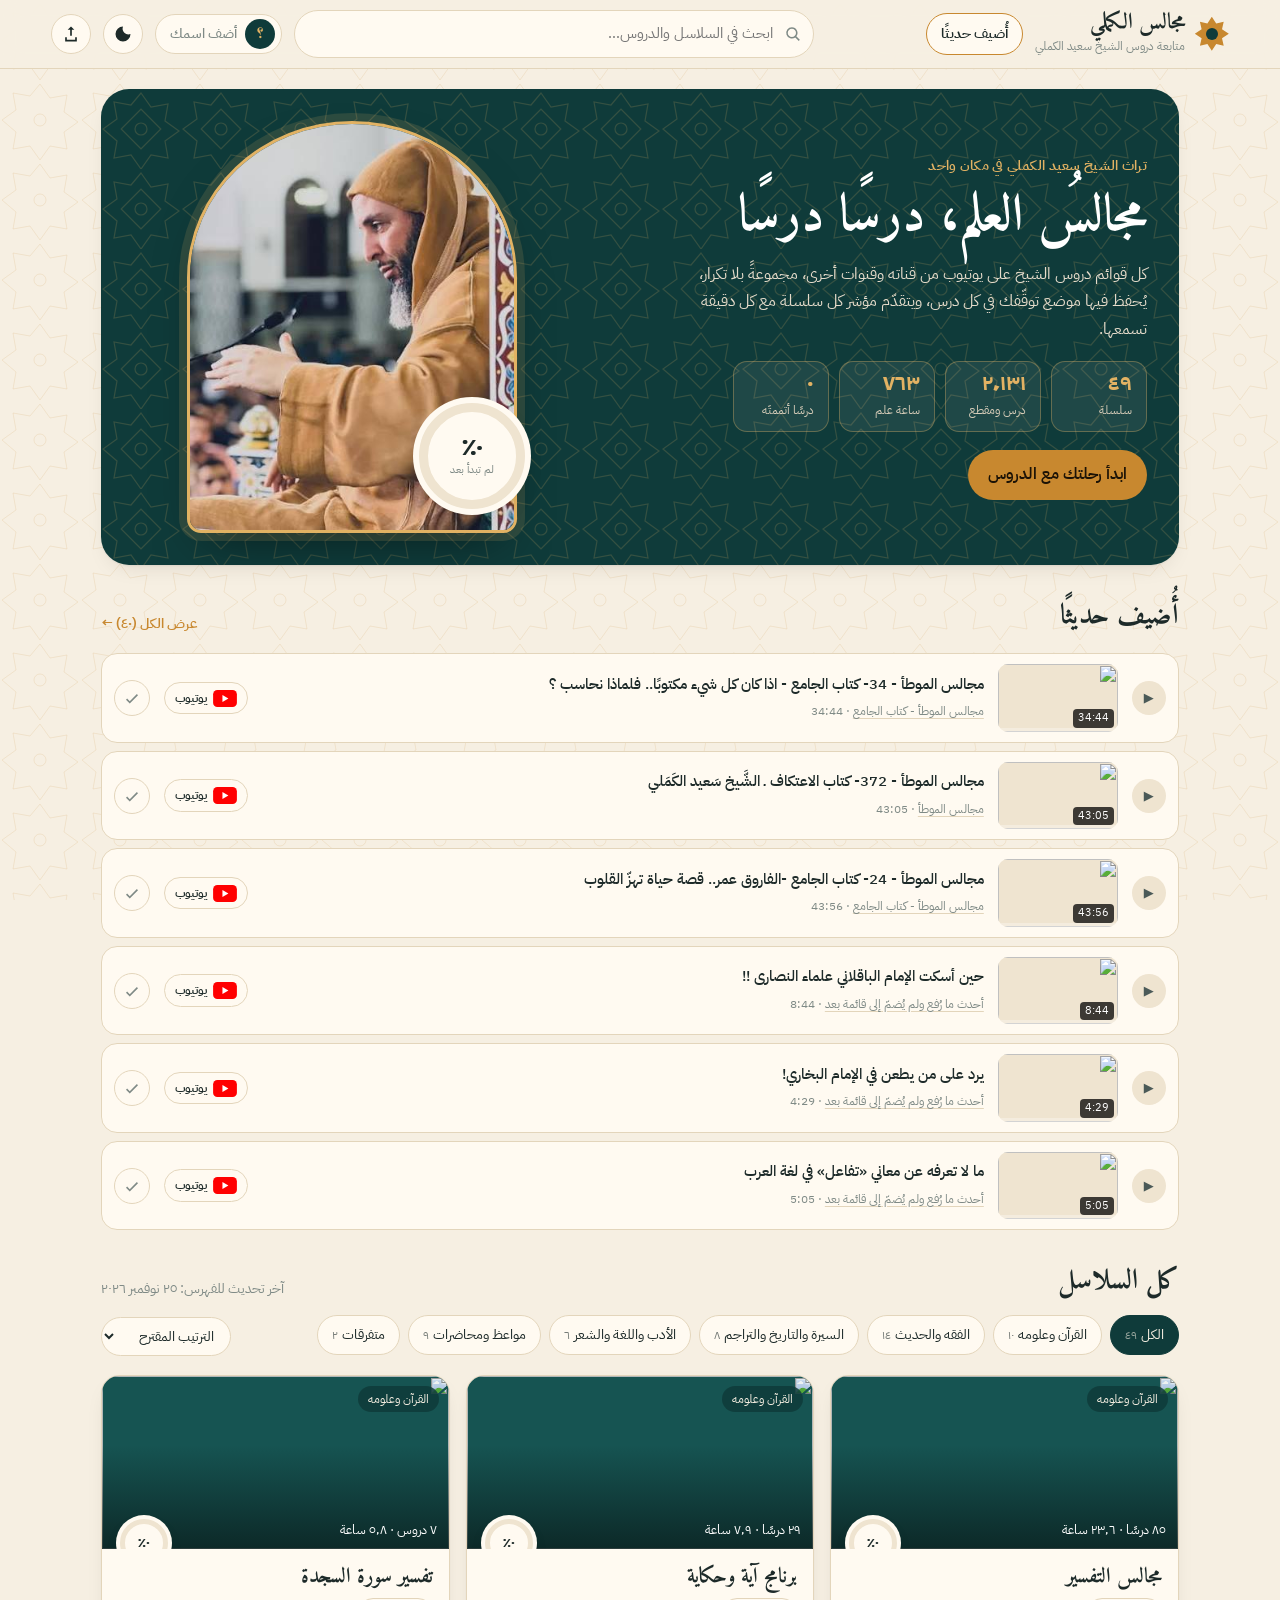
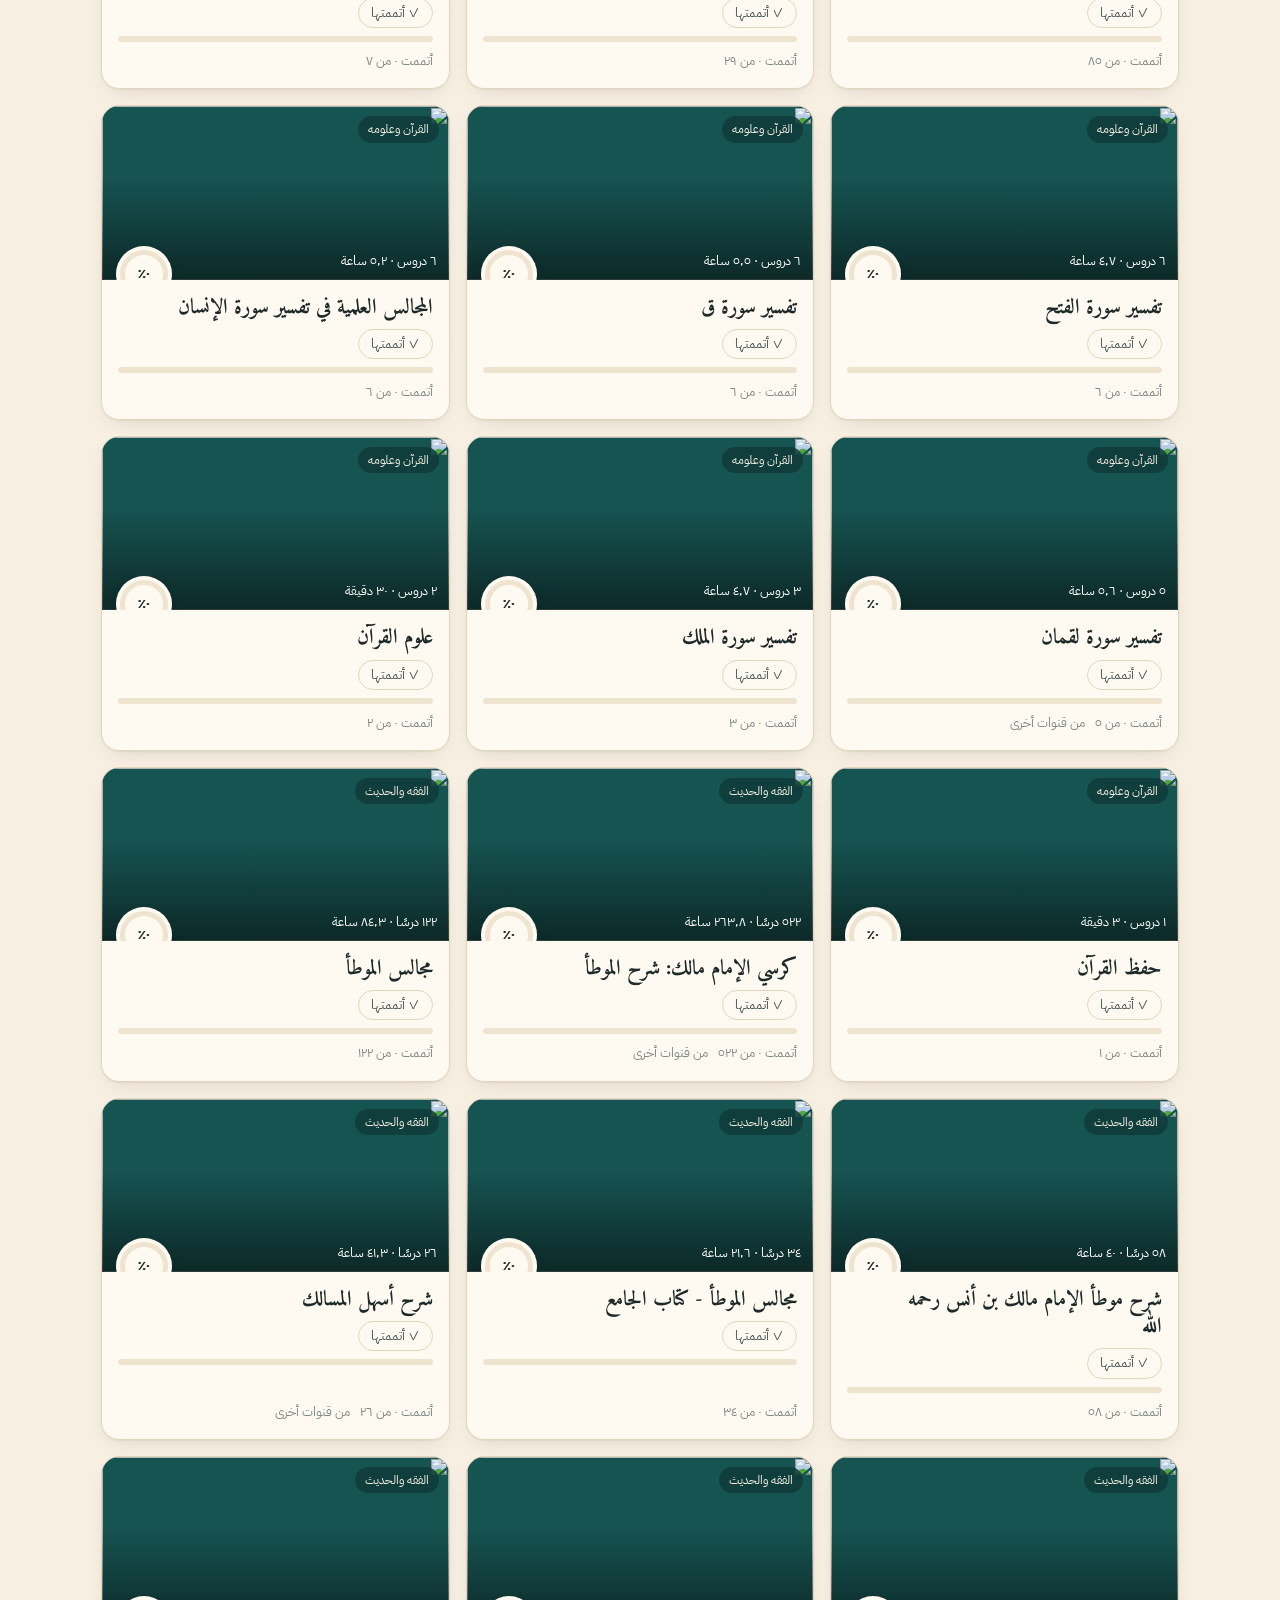
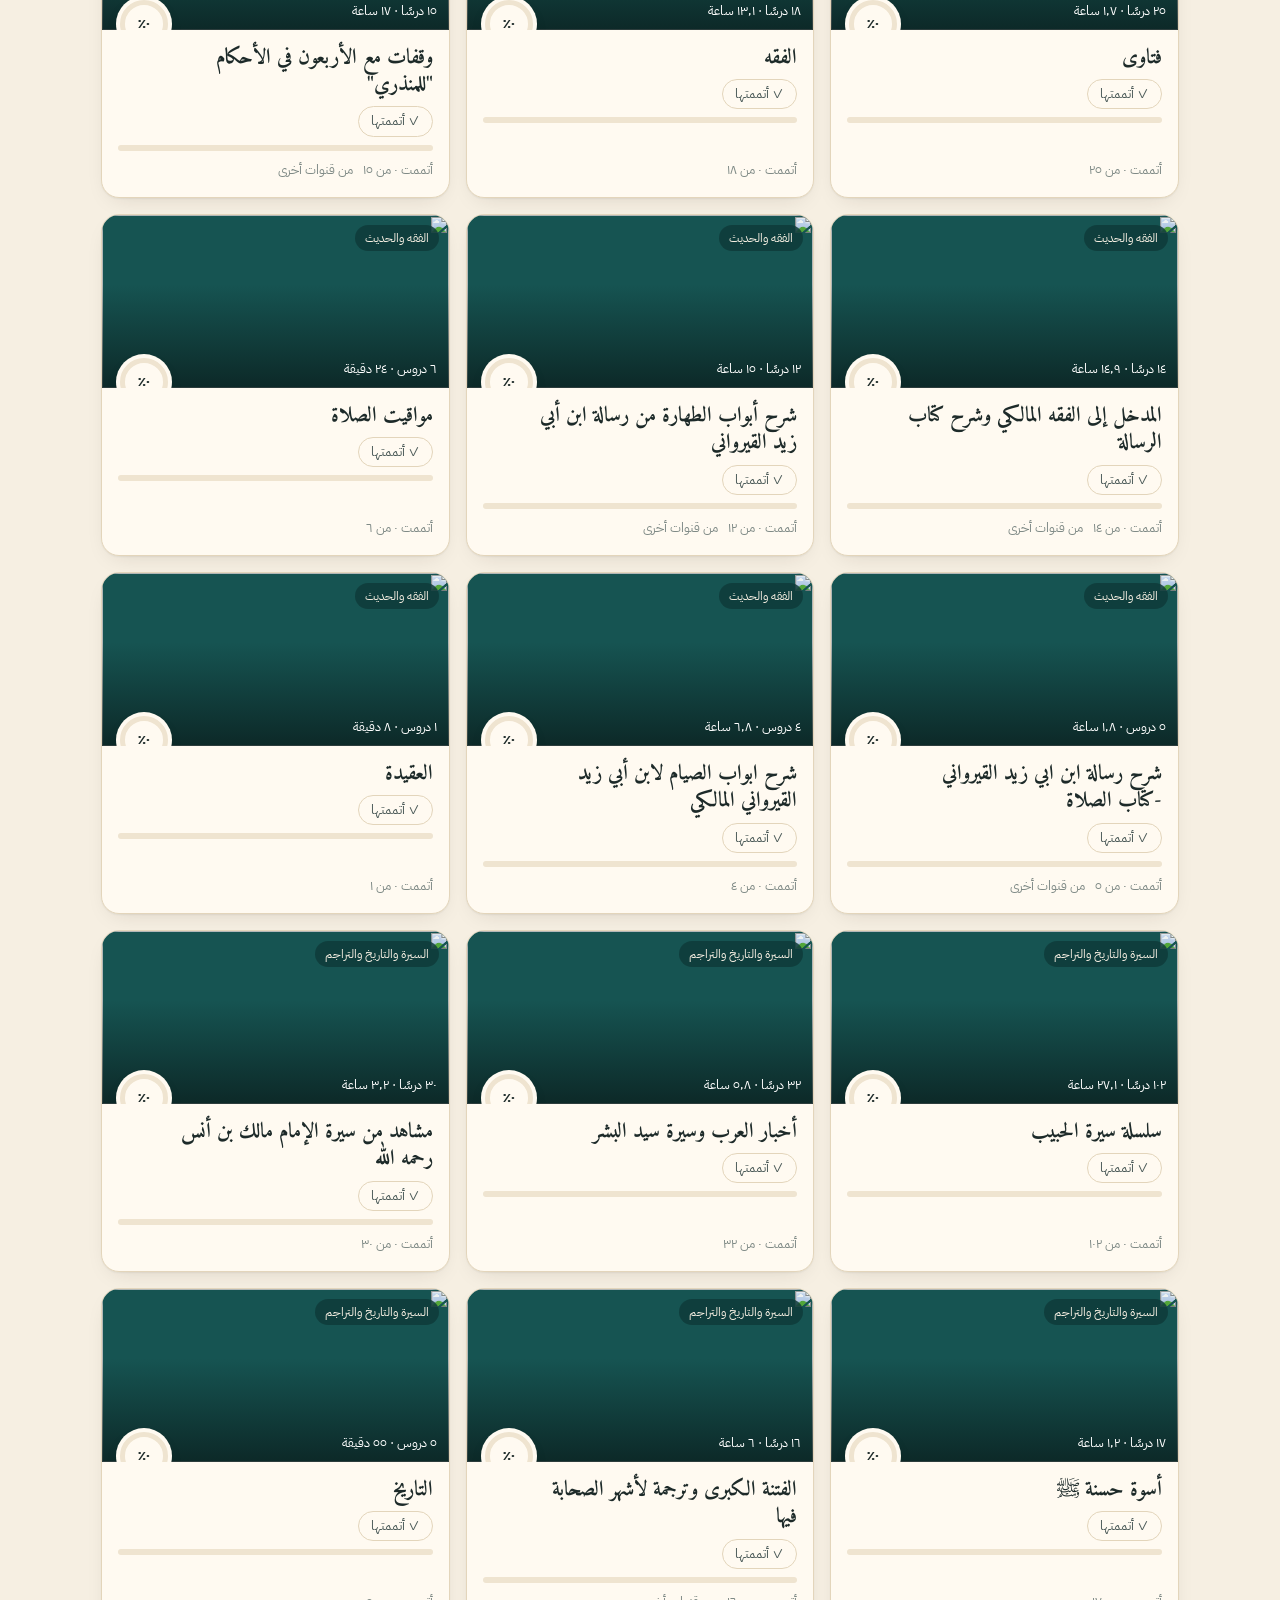
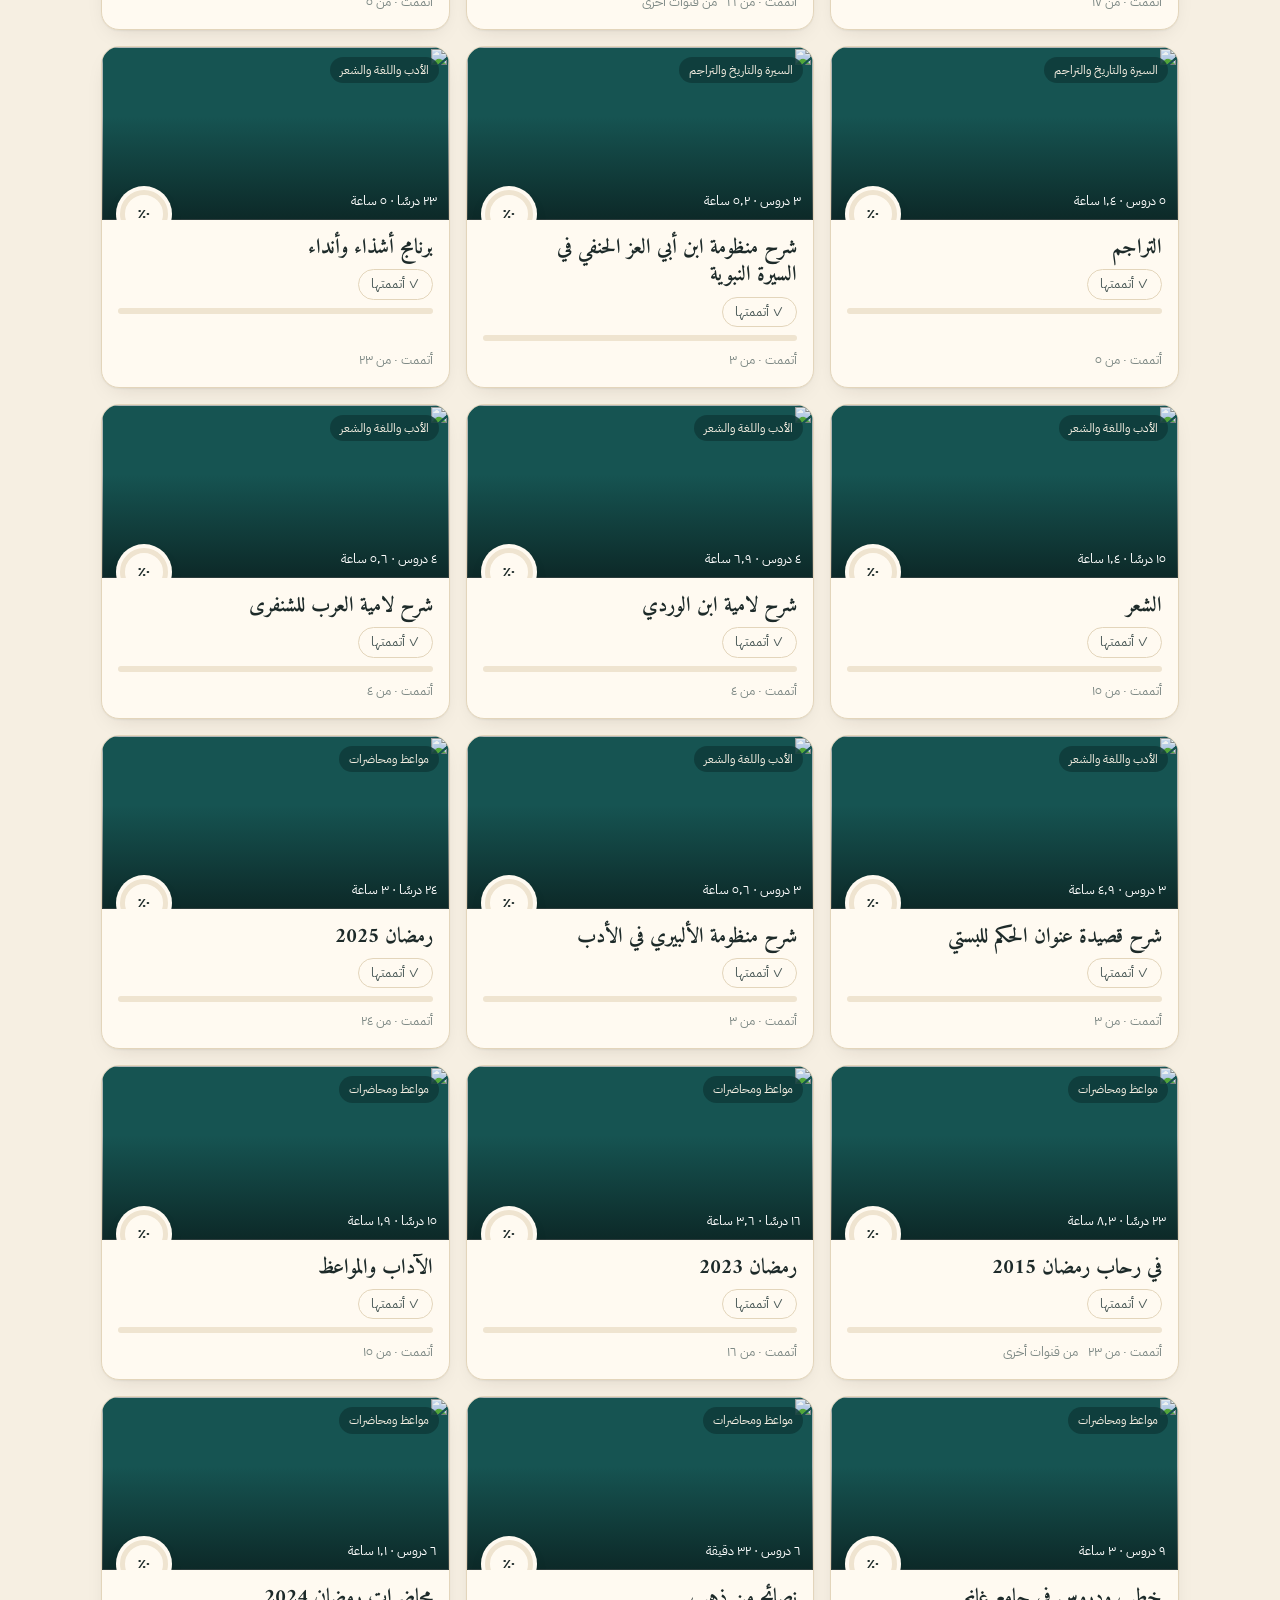
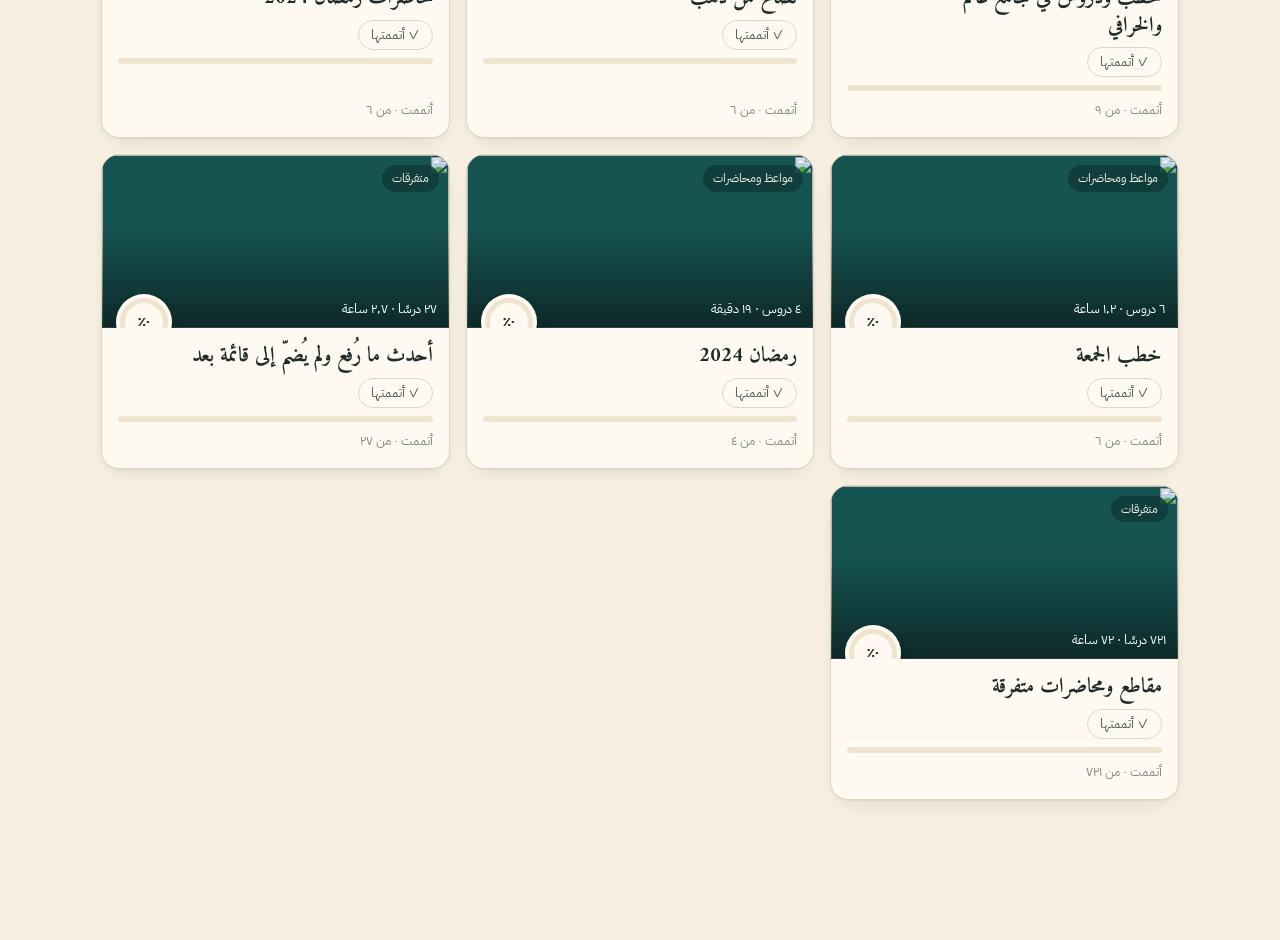
==== commit dc0d41b4: "زر يوتيوب بشعاره في كل درس يفتح المقطع مباشرة من الدقيقة المحفوظة، وزر أوضح تحت المشغّل Co-Authored-" ====
--- a/index.html
+++ b/index.html
@@ -10,7 +10,7 @@
 <link rel="preconnect" href="https://fonts.googleapis.com">
 <link rel="preconnect" href="https://fonts.gstatic.com" crossorigin>
 <link href="https://fonts.googleapis.com/css2?family=Amiri:wght@400;700&family=IBM+Plex+Sans+Arabic:wght@300;400;500;600;700&display=swap" rel="stylesheet">
-<link rel="stylesheet" href="style.css?v=12">
+<link rel="stylesheet" href="style.css?v=13">
 </head>
 <body>
 <svg width="0" height="0" style="position:absolute" aria-hidden="true">
@@ -63,7 +63,7 @@
   </div>
   <div class="player-frame"><div id="ytPlayer"></div></div>
   <div class="player-bar"><i id="pBar"></i></div>
-  <div class="player-foot"><a class="yt-open" id="pYT" href="https://www.youtube.com/" target="_blank" rel="noopener" title="شاهد هذا الدرس في يوتيوب من نفس الدقيقة"><svg viewBox="0 0 24 24" aria-hidden="true"><path d="M21.6 7.2a2.5 2.5 0 0 0-1.8-1.8C18.2 5 12 5 12 5s-6.2 0-7.8.4A2.5 2.5 0 0 0 2.4 7.2 26 26 0 0 0 2 12a26 26 0 0 0 .4 4.8 2.5 2.5 0 0 0 1.8 1.8c1.6.4 7.8.4 7.8.4s6.2 0 7.8-.4a2.5 2.5 0 0 0 1.8-1.8A26 26 0 0 0 22 12a26 26 0 0 0-.4-4.8zM10 15V9l5.2 3z"/></svg>افتح في يوتيوب</a></div>
+  <div class="player-foot"><a class="yt-open" id="pYT" href="https://www.youtube.com/" target="_blank" rel="noopener" title="شاهد هذا الدرس في يوتيوب من نفس الدقيقة"><svg viewBox="0 0 28 20" aria-hidden="true"><rect width="28" height="20" rx="5" fill="#FF0000"/><path d="M11 6v8l7-4z" fill="#fff"/></svg>افتح في يوتيوب</a></div>
 </div>
 
 <dialog id="dataDlg">
@@ -99,7 +99,7 @@
 
 <div id="toast" role="status" aria-live="polite"></div>
 
-<script src="firebase-config.js?v=12"></script>
-<script src="app.js?v=12"></script>
+<script src="firebase-config.js?v=13"></script>
+<script src="app.js?v=13"></script>
 </body>
 </html>
--- a/style.css
+++ b/style.css
@@ -138,7 +138,7 @@
 .segbar i{flex:1;border-radius:3px;background:var(--paper-2);position:relative;overflow:hidden}
 .segbar i>s{position:absolute;inset:0;inset-inline-end:auto;background:var(--gold);text-decoration:none}
 .lessons{list-style:none;margin:18px 0 0;padding:0;display:flex;flex-direction:column;gap:8px}
-.lesson{display:grid;grid-template-columns:auto 120px 1fr auto;gap:14px;align-items:center;background:var(--card);border:1px solid var(--line);border-radius:16px;padding:10px 12px;cursor:pointer;transition:border-color .2s}
+.lesson{display:grid;grid-template-columns:auto 120px 1fr auto auto;gap:14px;align-items:center;background:var(--card);border:1px solid var(--line);border-radius:16px;padding:10px 12px;cursor:pointer;transition:border-color .2s}
 .lesson:hover,.lesson.playing{border-color:var(--gold)}
 .lesson.playing{box-shadow:0 0 0 2px color-mix(in srgb,var(--gold) 40%,transparent)}
 .lesson .num{width:34px;height:34px;border-radius:50%;display:grid;place-items:center;font-size:13px;font-weight:600;background:var(--paper-2);color:var(--ink-2)}
@@ -172,9 +172,11 @@
 .player-meta small{display:block;color:var(--gold);font-size:12px;white-space:nowrap;overflow:hidden;text-overflow:ellipsis}
 .player-meta b{display:block;font-weight:500;font-size:14px;white-space:nowrap;overflow:hidden;text-overflow:ellipsis}
 .player-foot{display:flex;justify-content:flex-end;padding:6px 10px 8px}
-.yt-open{display:inline-flex;align-items:center;gap:6px;font-size:12px;color:var(--muted,#999);text-decoration:none;opacity:.85}
-.yt-open:hover{opacity:1;text-decoration:underline}
-.yt-open svg{width:16px;height:16px;fill:currentColor}
+.yt-open,.yt-row{display:inline-flex;align-items:center;gap:6px;text-decoration:none;color:var(--ink);font-weight:600;border:1.5px solid var(--line);border-radius:999px;background:var(--card);transition:border-color .2s,background .2s}
+.yt-open{font-size:13px;padding:5px 12px}
+.yt-row{font-size:12px;padding:5px 10px;white-space:nowrap}
+.yt-open:hover,.yt-row:hover{border-color:#FF0000;background:rgba(255,0,0,.06)}
+.yt-open svg,.yt-row svg{width:24px;height:17px;flex:none}
 .player-dock.min .player-foot{display:none}
 .player-actions{display:flex;gap:6px;align-items:center}
 .player-actions .chip{padding:5px 10px;font-size:13px}
@@ -209,7 +211,9 @@
   .topbar{flex-wrap:wrap}
   .search{order:3;flex-basis:100%;max-width:none}
   .brand b{font-size:20px}
-  .lesson{grid-template-columns:auto 1fr auto;gap:10px}
+  .lesson{grid-template-columns:auto 1fr auto auto;gap:10px}
+  .yt-row span{display:none}
+  .yt-row{padding:6px 8px}
   .lesson .thumb{display:none}
   .s-head{grid-template-columns:1fr;justify-items:start}
   .big-ring{width:110px;height:110px;order:-1}
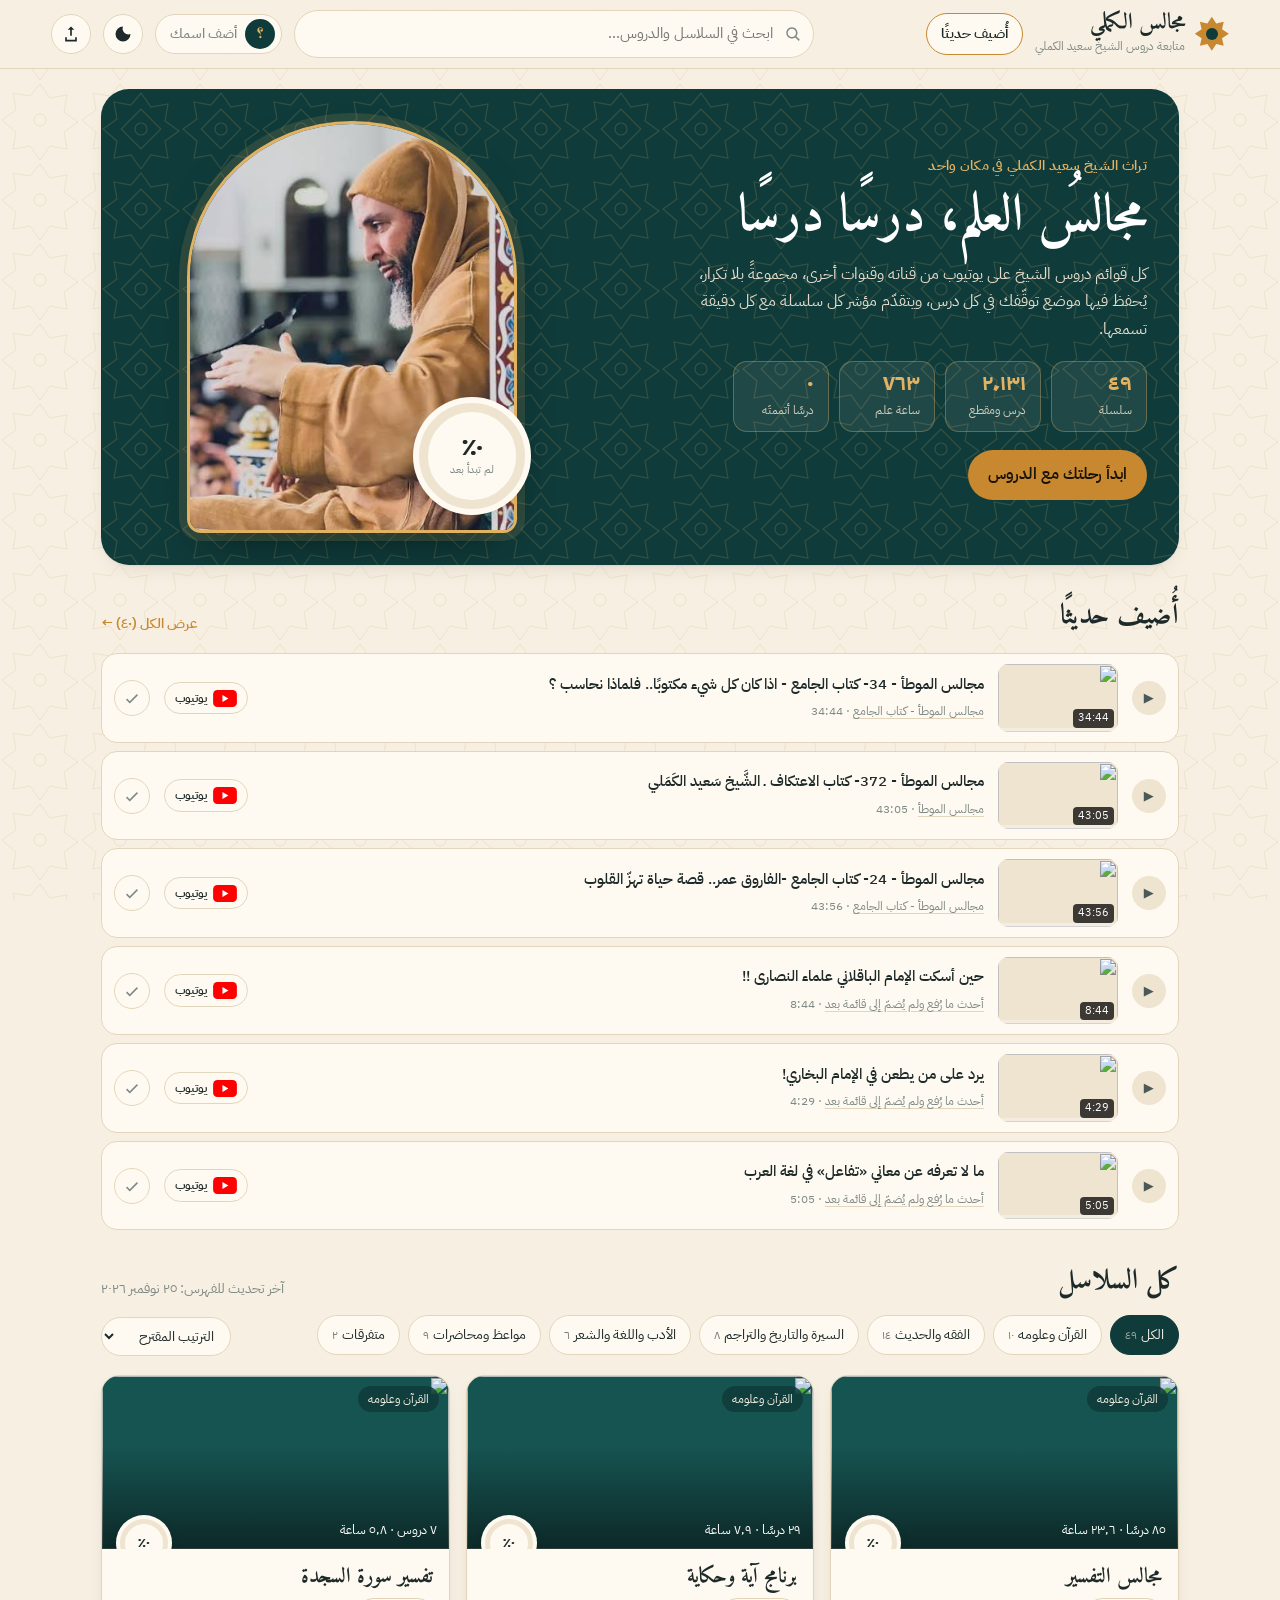
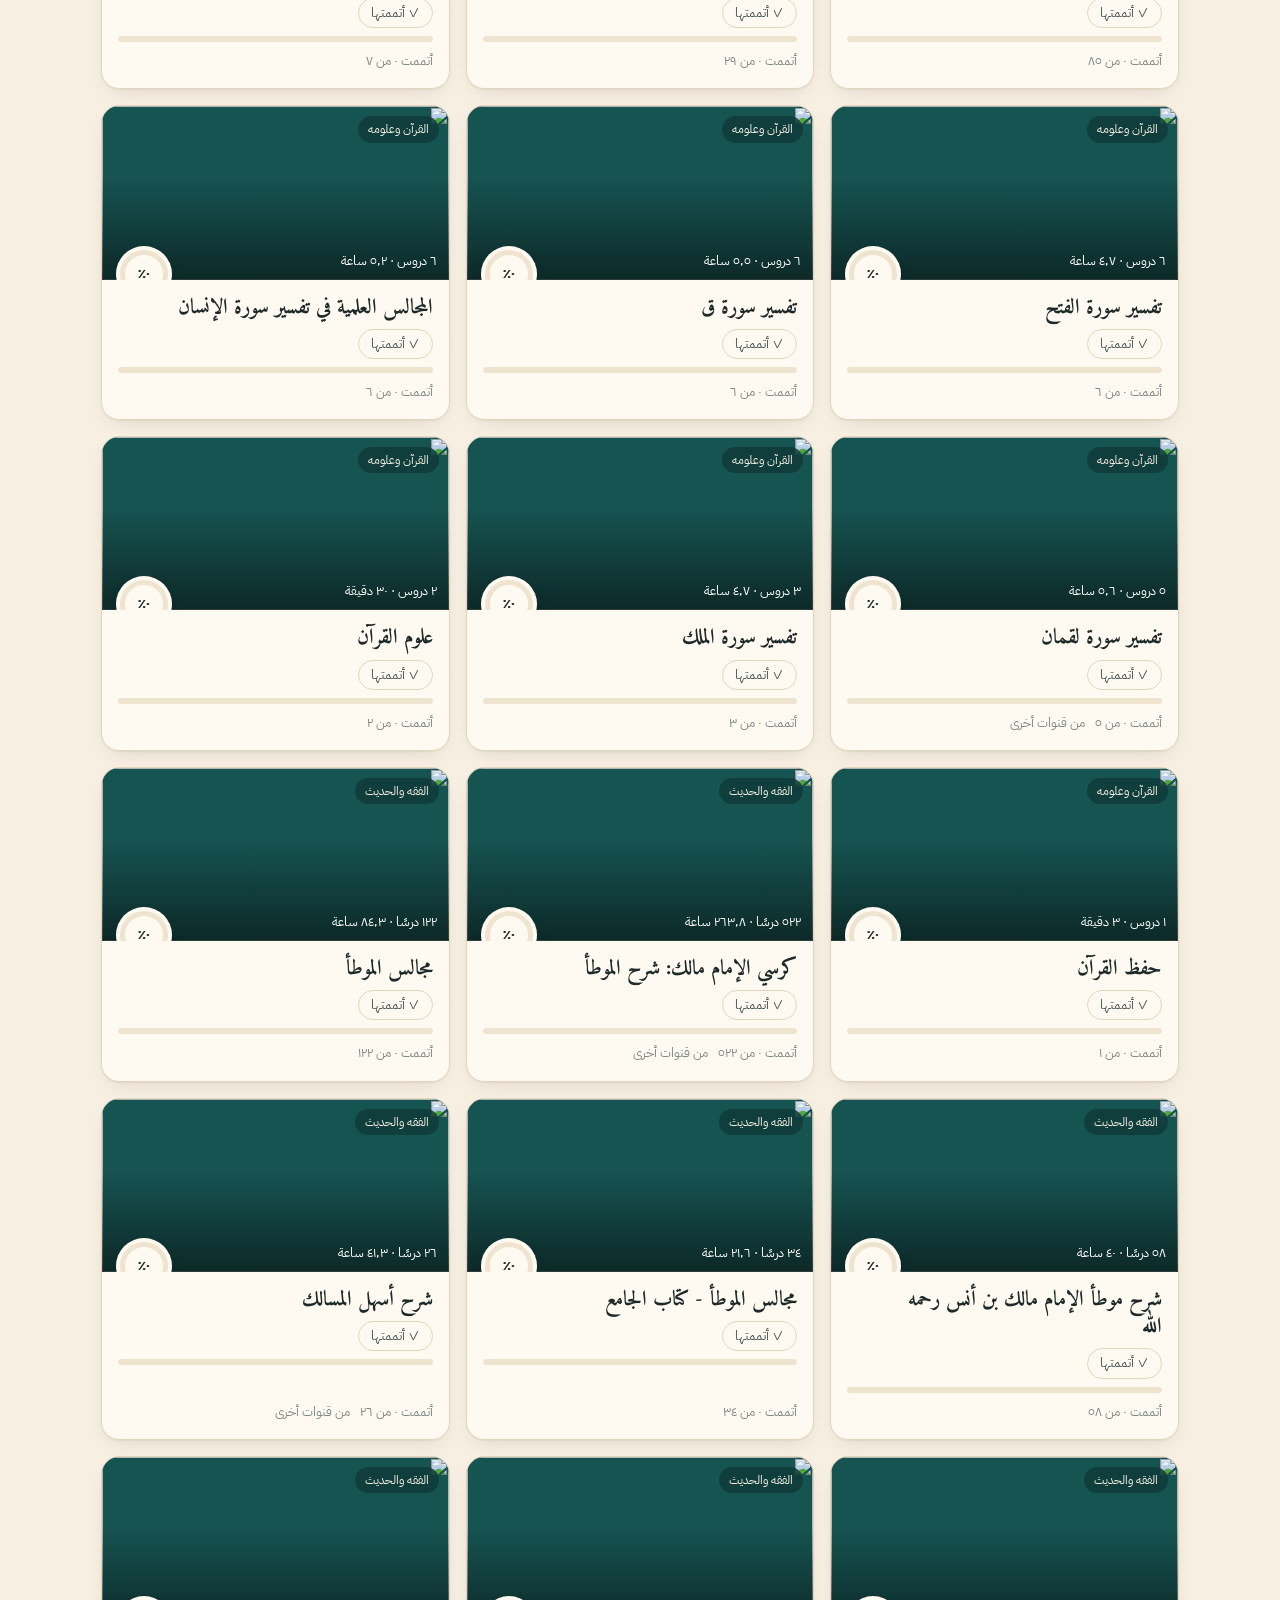
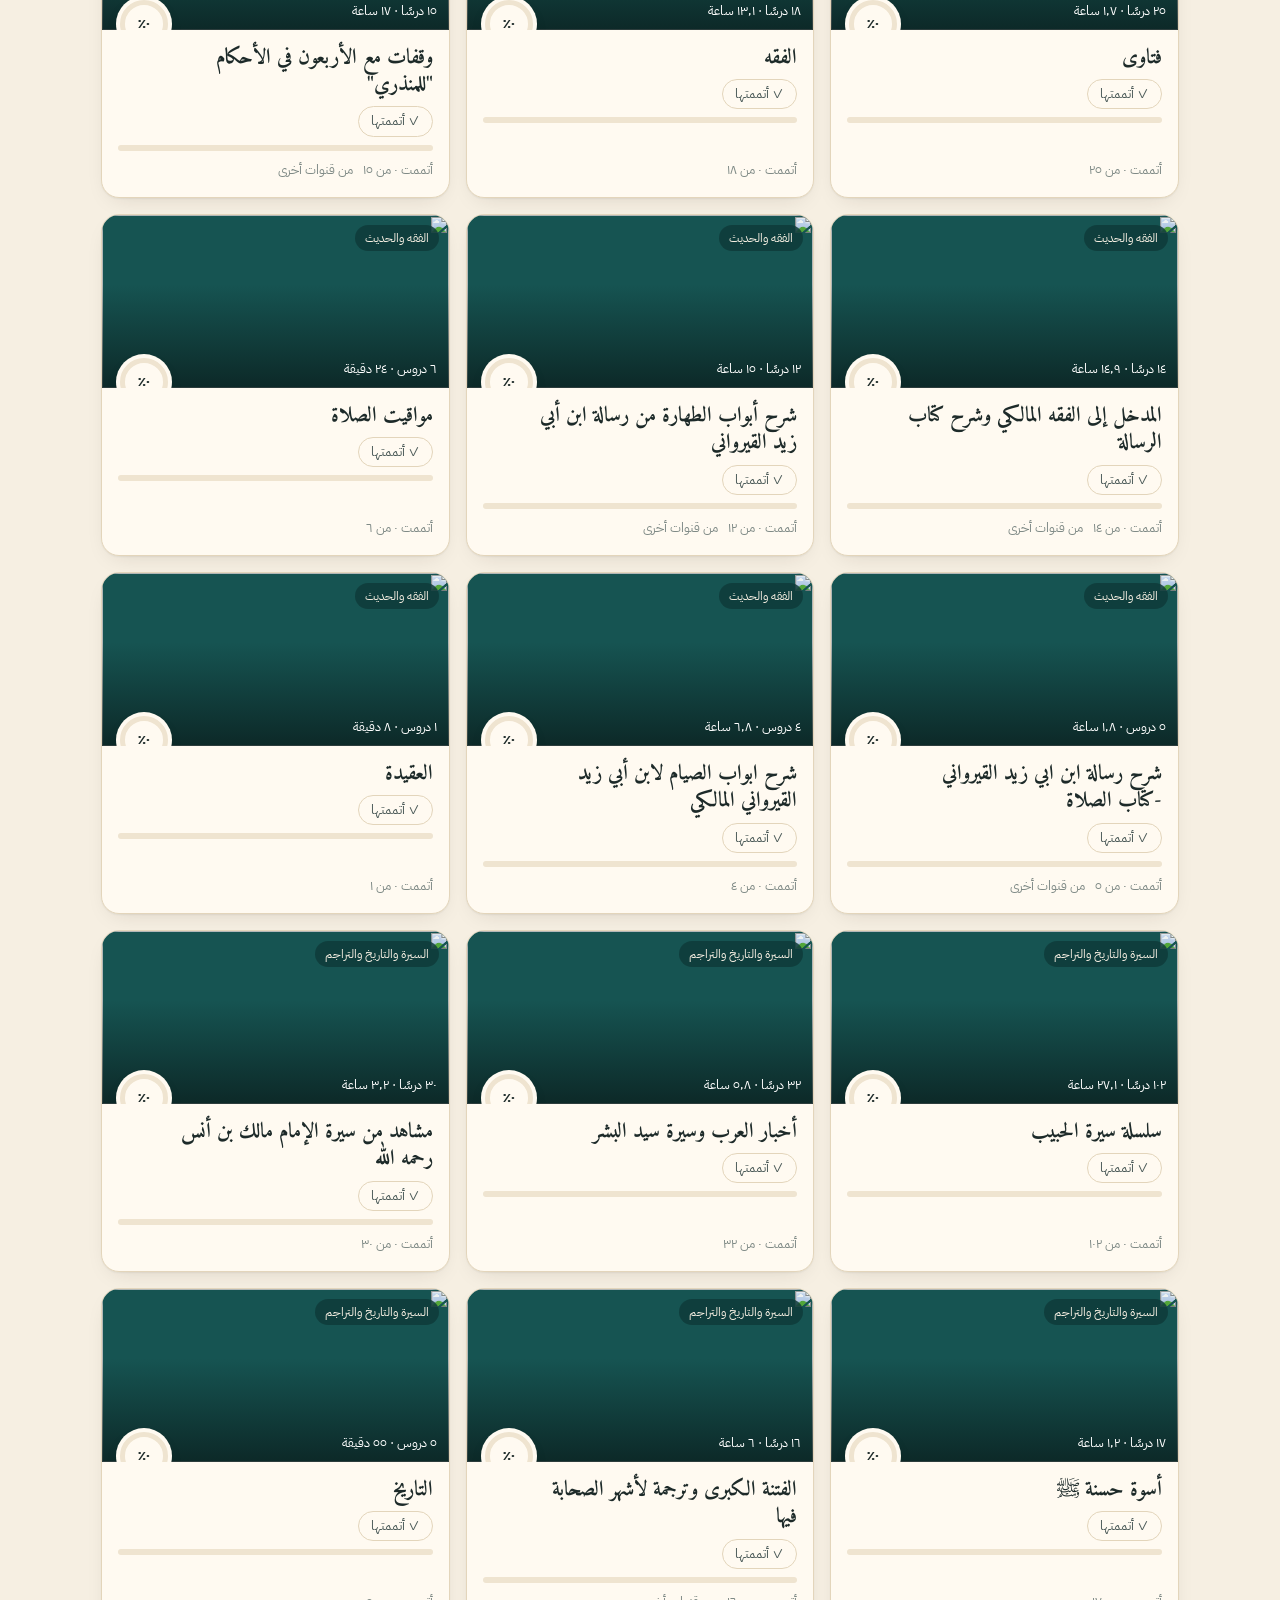
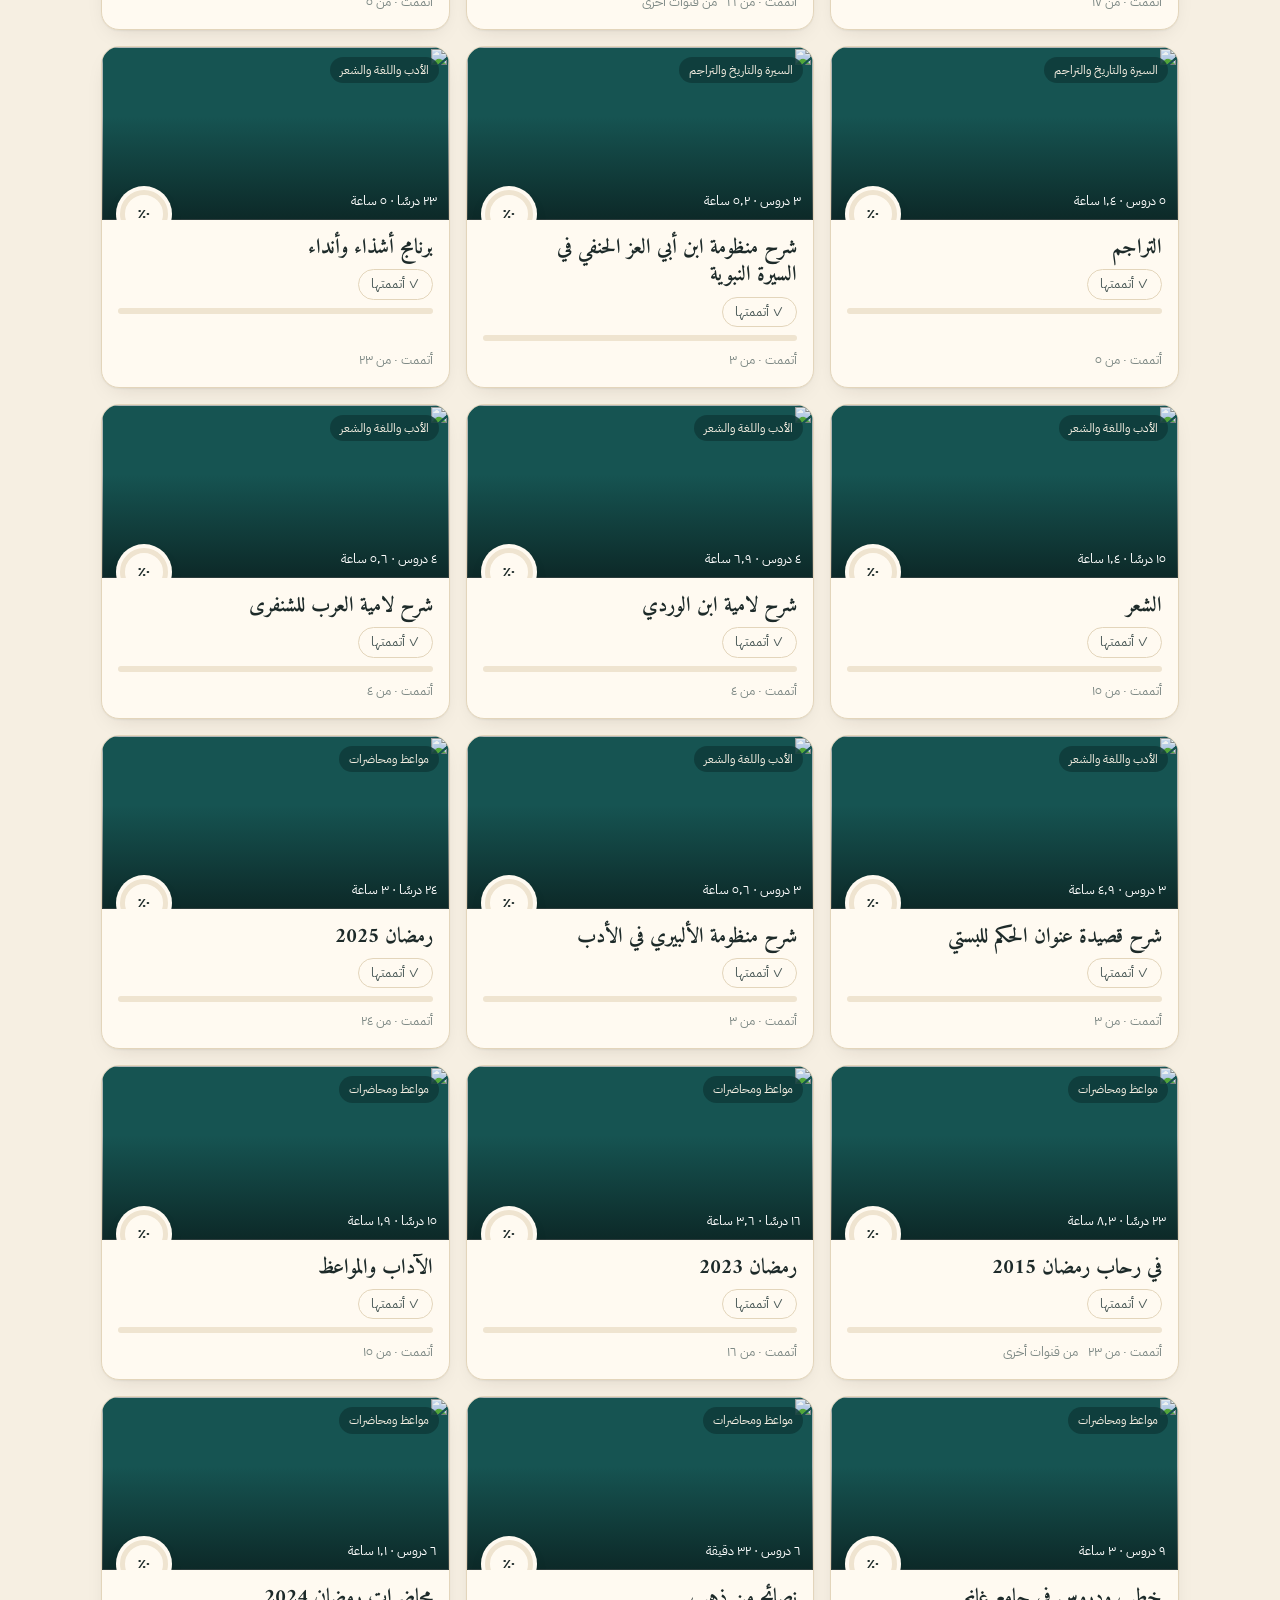
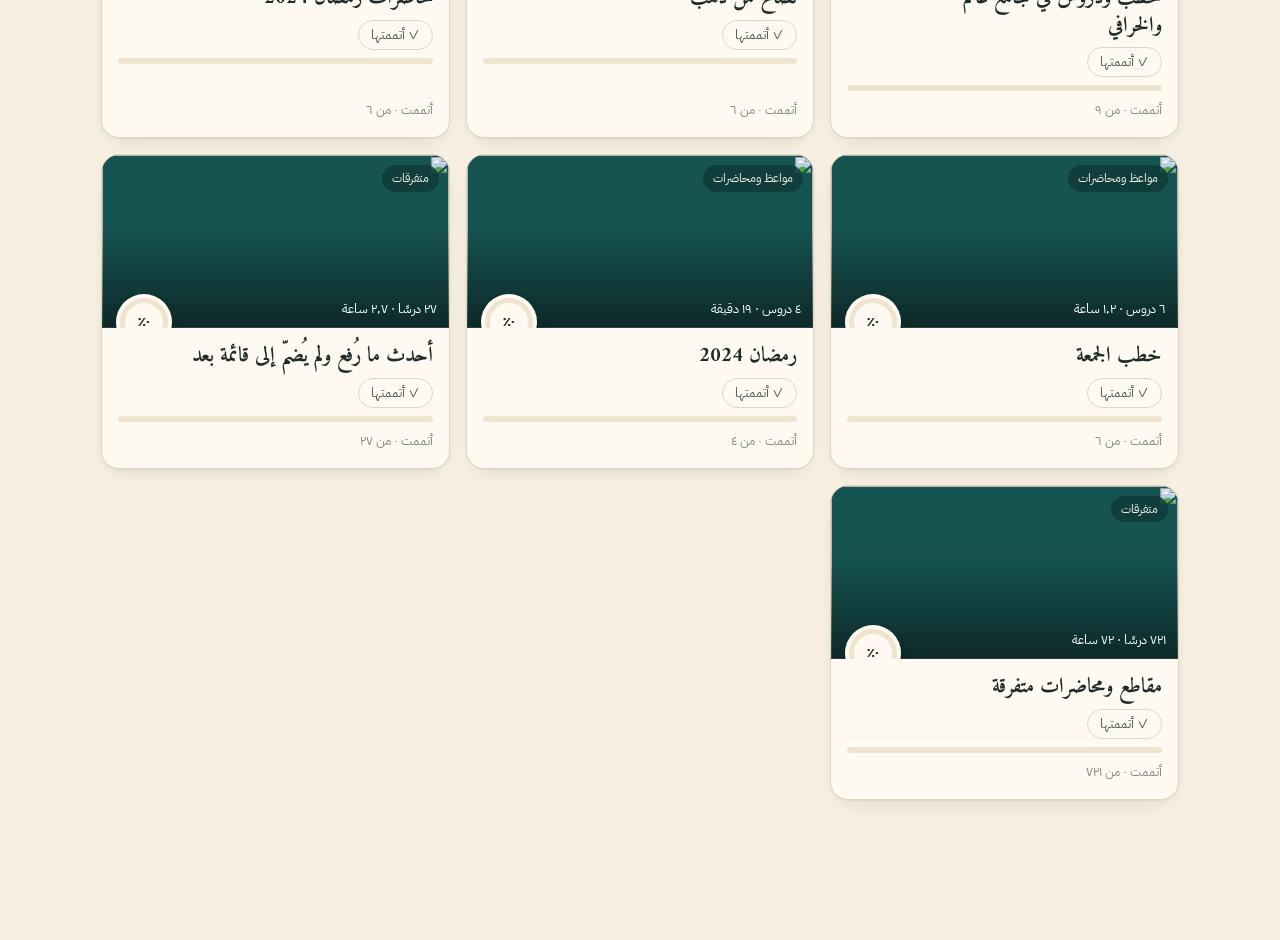
==== commit 8b90d069: "مجالس الكملي: تصميم جديد للأيقونة Co-Authored-By: Claude Opus 5.5 <noreply@anthropic.com> Claude-Ses" ====
--- a/index.html
+++ b/index.html
@@ -6,6 +6,8 @@
 <title>مجالس الكملي</title>
 <meta name="description" content="جميع سلاسل دروس الشيخ سعيد الكملي على يوتيوب في مكان واحد، بلا تكرار، مع متابعة تقدّمك في كل درس وكل سلسلة.">
 <meta name="theme-color" content="#0f3b3a">
+<link rel="apple-touch-icon" href="apple-touch-icon.png?v=2">
+<meta name="apple-mobile-web-app-title" content="مجالس الكملي">
 <link rel="icon" href="data:image/svg+xml,%3Csvg xmlns='http://www.w3.org/2000/svg' viewBox='0 0 100 100'%3E%3Cpath fill='%23c8882f' d='M50 2l13 18 22-3-3 22 18 11-18 13 3 22-22-3-13 18-13-18-22 3 3-22L0 50l18-11-3-22 22 3z'/%3E%3Ccircle cx='50' cy='50' r='16' fill='%230f3b3a'/%3E%3C/svg%3E">
 <link rel="preconnect" href="https://fonts.googleapis.com">
 <link rel="preconnect" href="https://fonts.gstatic.com" crossorigin>
